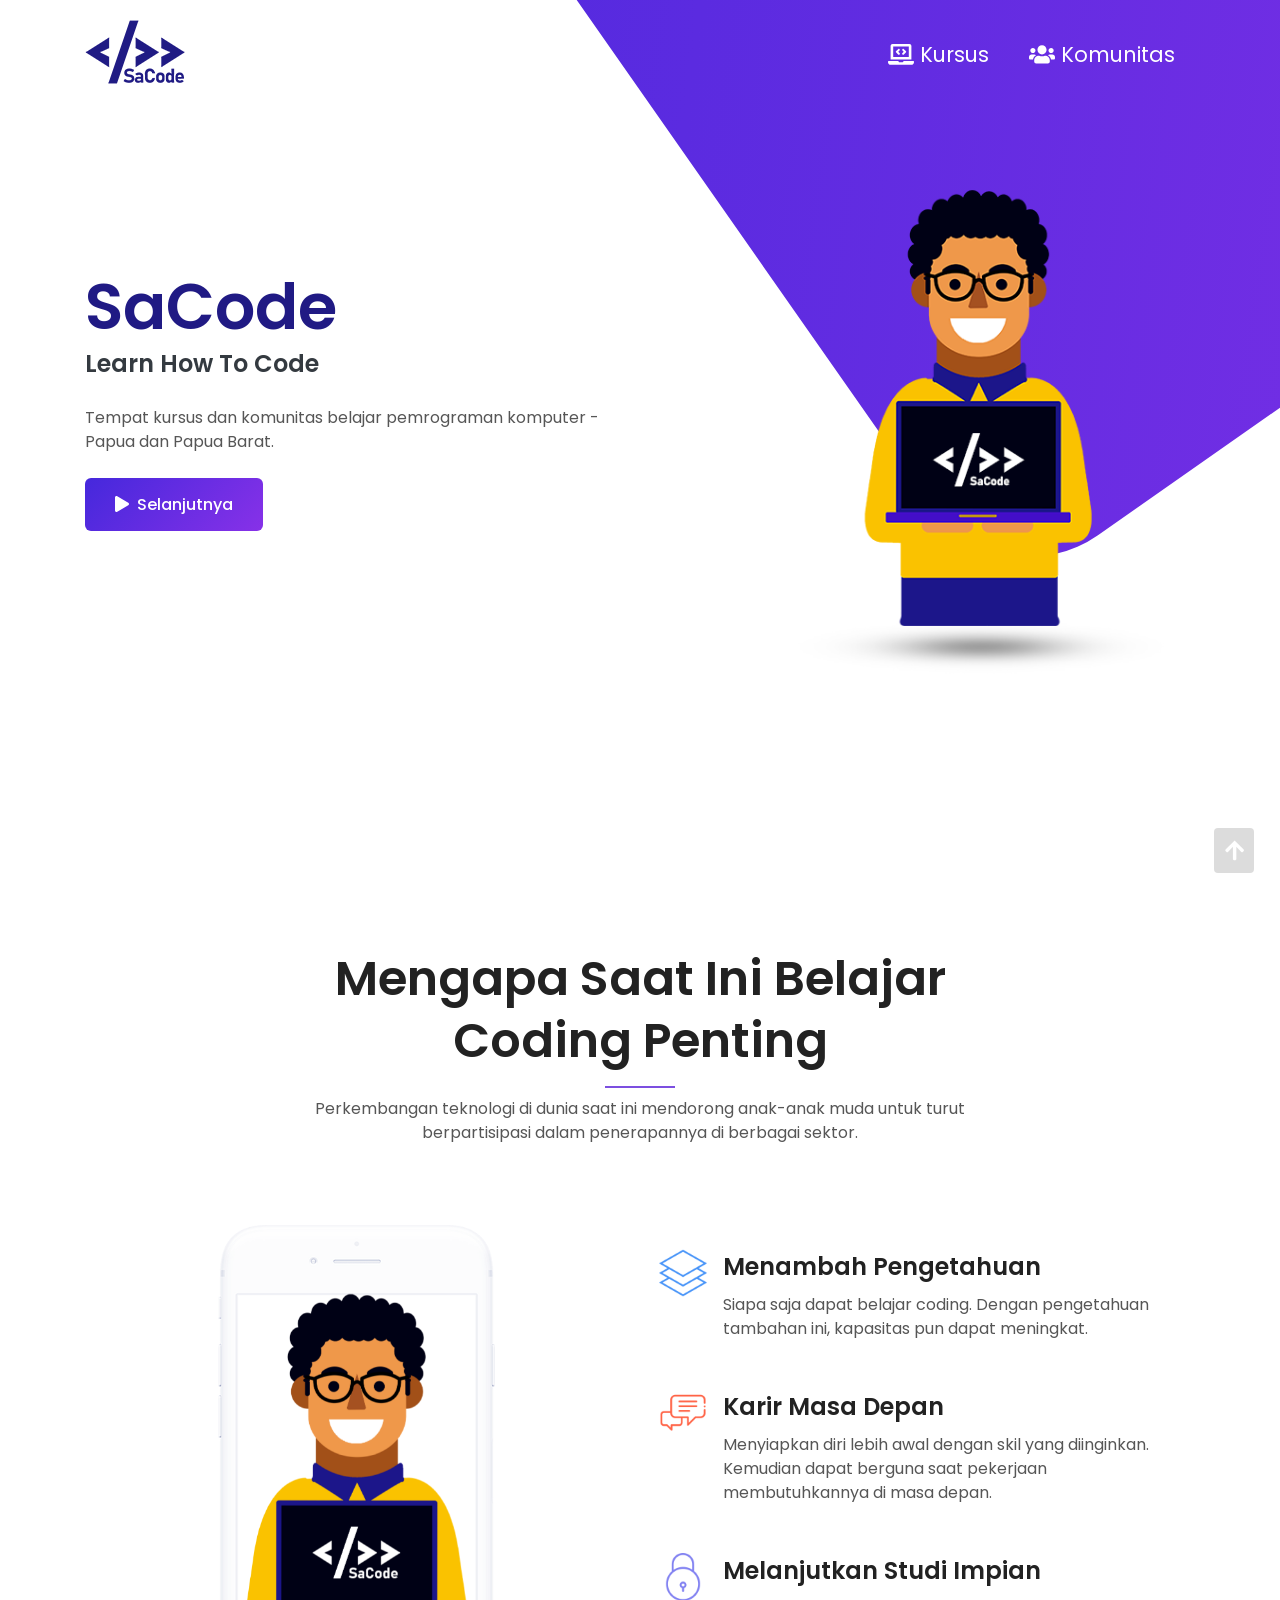
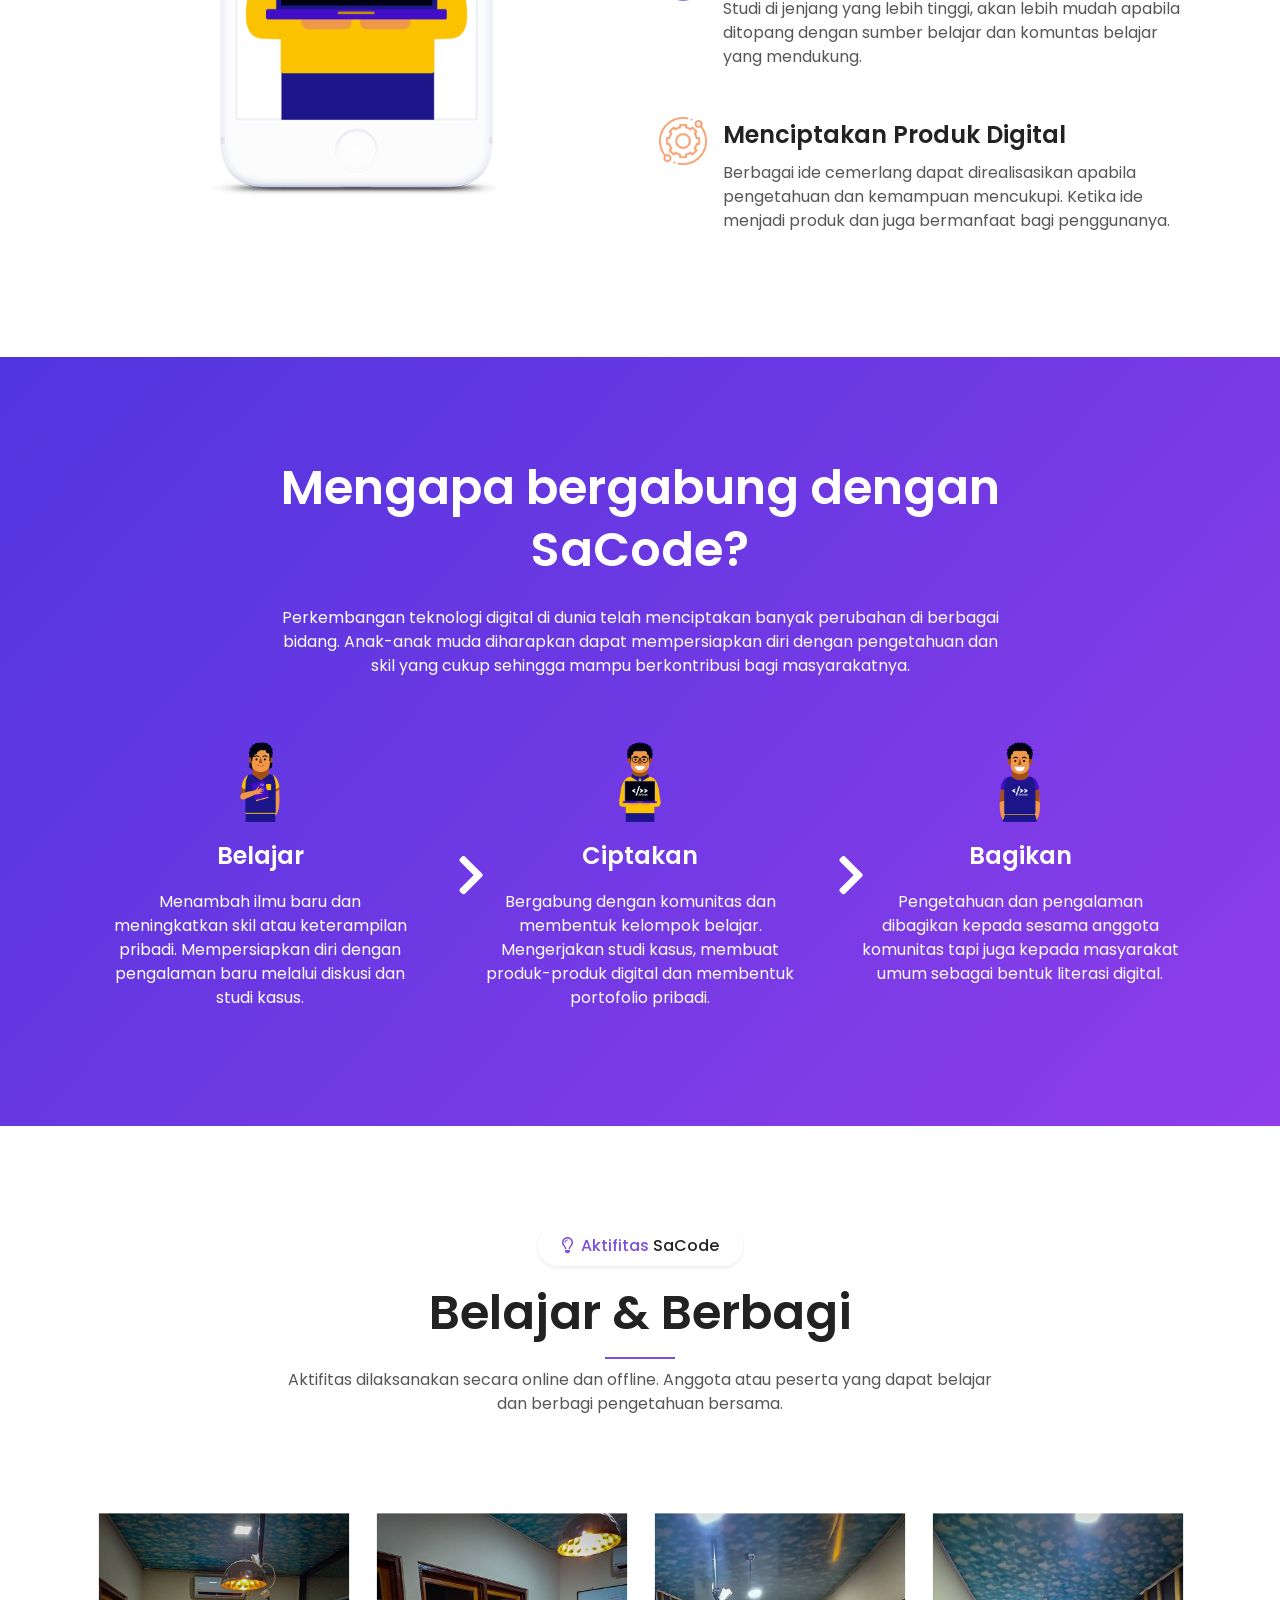
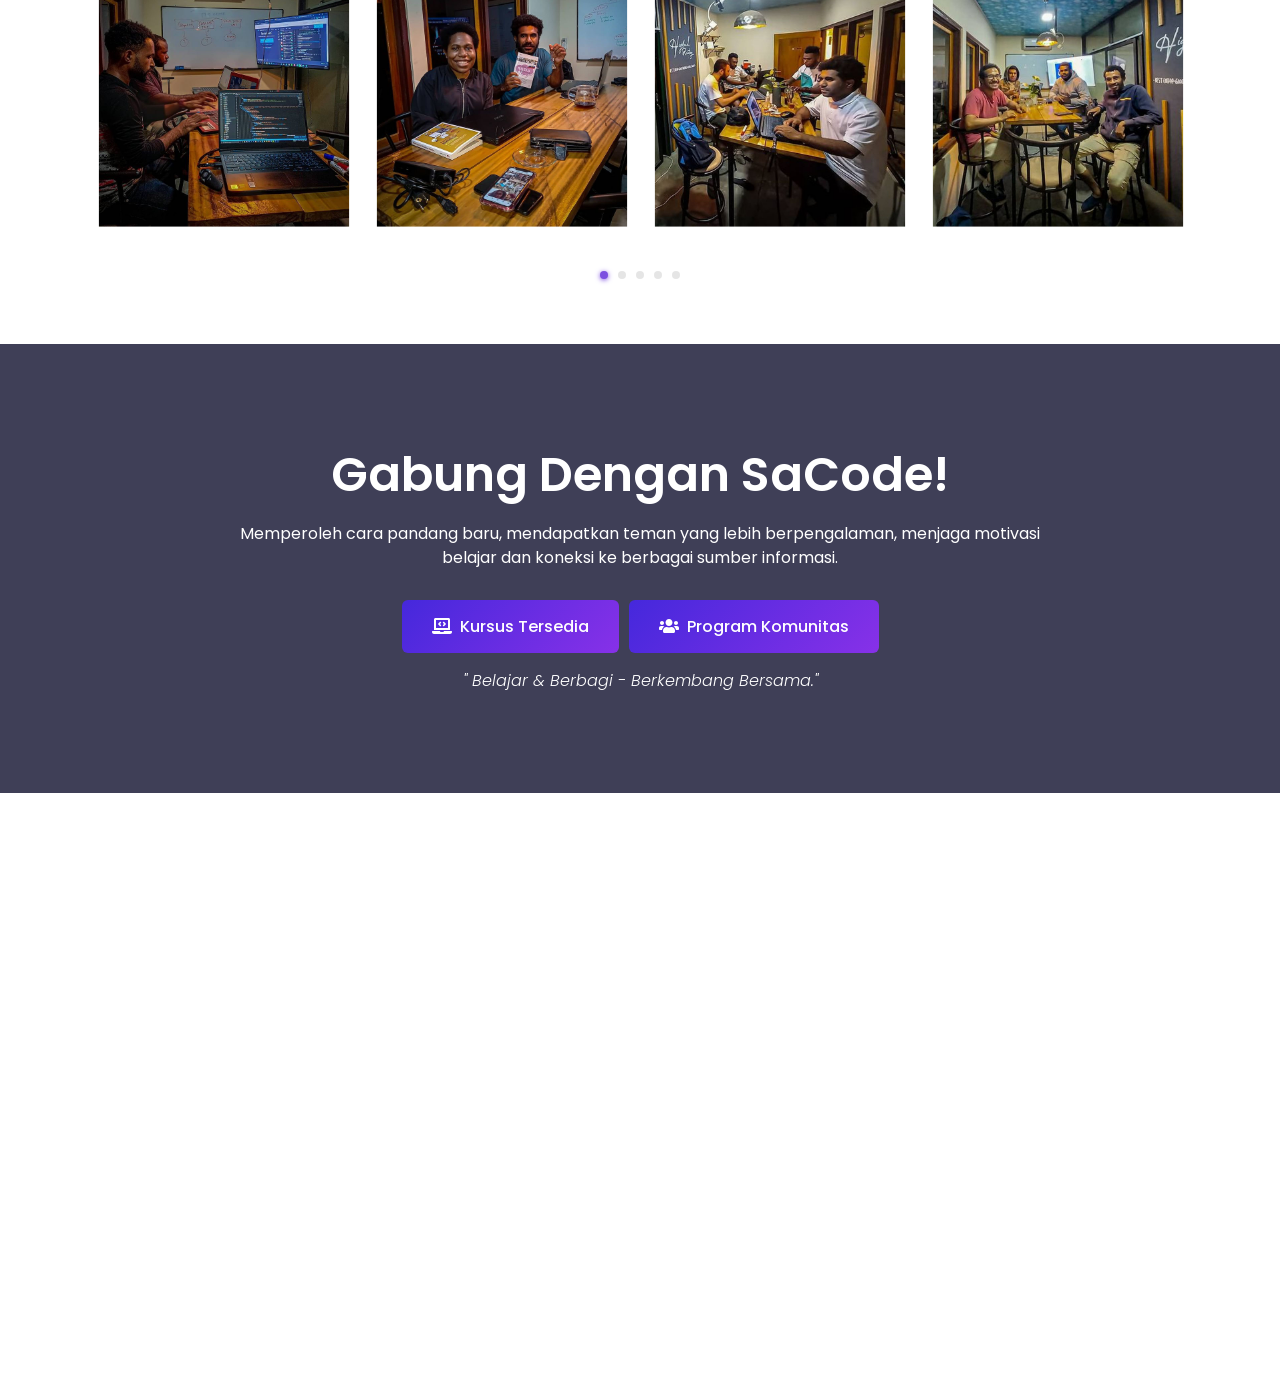
==== index.html @ b1b169da "add all files" ====
<!doctype html>
<html class="no-js" lang="en">

<head>
    <meta charset="UTF-8">
    <meta name="description" content="">
    <meta http-equiv="X-UA-Compatible" content="IE=edge">
    <meta name="viewport" content="width=device-width, initial-scale=1, shrink-to-fit=no">
    <!-- The above 4 meta tags *must* come first in the head; any other head content must come *after* these tags -->

    <!-- Title  -->
    <title>SaCode</title>
    <meta property="og:locale" content="id_ID" />
    <meta property="og:type" content="website" />
    <meta property="og:title" content="SaCode - Learn How To Code" />
    <meta property="og:description" content="Tempat kursus dan komunitas belajar pemrograman komputer -
        Papua dan Papua Barat." />
    <meta property="og:url" content="https://sacode.web.id/" />
    <meta property="og:site_name" content="SaCode - Learn How To Code" />

    <!-- Favicon  -->
    <link rel="icon" href="assets/img/favicon.png">

    <!-- ***** All CSS Files ***** -->

    <!-- Style css -->
    <link rel="stylesheet" href="assets/css/style.css">

</head>

<body class="homepage-4">
    <!--====== Scroll To Top Area Start ======-->
    <div id="scrollUp" title="Scroll To Top">
        <i class="fas fa-arrow-up"></i>
    </div>
    <!--====== Scroll To Top Area End ======-->

    <div class="main">
        <!-- ***** Header Start ***** -->
        <header class="navbar navbar-sticky navbar-expand-lg navbar-dark">
            <div class="container position-relative">
                <a class="navbar-brand" href="/">
                    <img class="navbar-brand-regular" src="assets/img/logo/logo-sacode.png" alt="brand-logo">
                    <img class="navbar-brand-sticky" src="assets/img/logo/logo-sacode.png" alt="sticky brand-logo">
                </a>
                <button class="navbar-toggler d-lg-none" type="button" data-toggle="navbarToggler"
                    aria-label="Toggle navigation">
                    <span class="navbar-toggler-icon"></span>
                </button>

                <div class="navbar-inner">
                    <!--  Mobile Menu Toggler -->
                    <button class="navbar-toggler d-lg-none" type="button" data-toggle="navbarToggler"
                        aria-label="Toggle navigation">
                        <span class="navbar-toggler-icon"></span>
                    </button>
                    <nav>
                        <ul class="navbar-nav" id="navbar-nav">
                            <li class="nav-item">
                                <a class="nav-link" href="kursus"> <i class="fas fa-laptop-code"></i>
                                    Kursus</a>
                            </li>
                            <li class="nav-item">
                                <a class="nav-link" href="komunitas"> <i class="fas fa-users"></i> Komunitas</a>
                            </li>

                        </ul>
                    </nav>
                </div>
            </div>
        </header>
        <!-- ***** Header End ***** -->

        <!-- ***** Welcome Area Start ***** -->
        <section id="home" class="section welcome-area bg-inherit h-100vh overflow-hidden">
            <div class="shapes-container">
                <div class="bg-shape"></div>
            </div>
            <div class="container h-100">
                <div class="row align-items-center h-100">
                    <!-- Welcome Intro Start -->
                    <div class="col-12 col-md-7">
                        <div class="welcome-intro">
                            <h1 style="color:#201a84">SaCode</h1>
                            <h3 class="text-dark text-capitalize">Learn How To Code</h3>
                            <p class="my-4">Tempat kursus dan komunitas belajar pemrograman komputer - <br>Papua dan
                                Papua
                                Barat.
                            </p>
                            <a href="#mengapa-penting" class="btn scroll"> <i class="fas fa-play mr-1"></i>
                                Selanjutnya</a>
                        </div>
                    </div>
                    <div class="col-12 col-md-5">
                        <!-- Welcome Thumb -->
                        <div class="welcome-thumb" data-aos="fade-down" data-aos-delay="500" data-aos-duration="1000">
                            <img src="assets/img/welcome/jhon-sacode-avatar.png" alt="">
                        </div>
                    </div>
                </div>
            </div>
        </section>
        <!-- ***** Welcome Area End ***** -->




        <!-- ***** Features Area Start ***** -->
        <section id="mengapa-penting" class="section features-area overflow-hidden mt-5 ptb_100">
            <div class="container">
                <div class="row justify-content-center">
                    <div class="col-12 col-md-10 col-lg-8">
                        <!-- Section Heading -->
                        <div class="section-heading text-center">
                            <h2>Mengapa Saat Ini Belajar Coding Penting</h2>
                            <p class="d-none d-sm-block mt-4">Perkembangan teknologi di
                                dunia saat ini mendorong
                                anak-anak muda untuk turut berpartisipasi dalam
                                penerapannya di berbagai sektor.
                            </p>
                            <p class="d-block d-sm-none mt-4">Perkembangan teknologi di
                                dunia saat ini mendorong
                                anak-anak muda untuk turut berpartisipasi dalam
                                penerapannya di berbagai sektor.</p>
                        </div>
                    </div>
                </div>
                <div class="row">
                    <div class="col-12 col-md-6">
                        <div class="features-slider-wrapper overflow-hidden">
                            <!-- Work Slider -->
                            <ul class="features-slider owl-carousel">
                                <li class="slide-item">
                                    <img src="assets/img/screenshots/sacode-avatar-man-leptop.png" alt="">
                                </li>
                                <li class="slide-item">
                                    <img src="assets/img/screenshots/sacode-avatar-woman.png" alt="">
                                </li>
                                <li class="slide-item">
                                    <img src="assets/img/screenshots/sacode-avatar-man.png" alt="">
                                </li>
                            </ul>
                        </div>
                    </div>
                    <div class="col-12 col-md-6 pt-4 pt-md-0">
                        <ul class="features-item">
                            <li>
                                <!-- Image Box -->
                                <div class="image-box media icon-1 px-1 py-3 py-md-4 wow fadeInRight"
                                    data-aos-duration="2s" data-wow-delay="0.2s">
                                    <!-- Featured Image -->
                                    <div class="featured-img mr-3">
                                        <img class="avatar-sm" src="assets/img/icon/featured-img/layers.png" alt="">
                                    </div>
                                    <!-- Icon Text -->
                                    <div class="icon-text media-body align-self-center align-self-md-start">
                                        <h3 class="mb-2">Menambah Pengetahuan</h3>
                                        <p>Siapa saja dapat belajar coding. Dengan
                                            pengetahuan tambahan ini, kapasitas
                                            pun dapat meningkat.</p>
                                    </div>
                                </div>
                            </li>
                            <li>
                                <!-- Image Box -->
                                <div class="image-box media icon-2 px-1 py-3 py-md-4 wow fadeInRight"
                                    data-aos-duration="2s" data-wow-delay="0.4s">
                                    <!-- Featured Image -->
                                    <div class="featured-img mr-3">
                                        <img class="avatar-sm" src="assets/img/icon/featured-img/speak.png" alt="">
                                    </div>
                                    <!-- Icon Text -->
                                    <div class="icon-text media-body align-self-center align-self-md-start">
                                        <h3 class="mb-2">Karir Masa Depan</h3>
                                        <p>Menyiapkan diri lebih awal dengan skil yang
                                            diinginkan. Kemudian dapat
                                            berguna saat pekerjaan membutuhkannya di
                                            masa depan.</p>
                                    </div>
                                </div>
                            </li>
                            <li>
                                <!-- Image Box -->
                                <div class="image-box media icon-3 px-1 py-3 py-md-4 wow fadeInRight"
                                    data-aos-duration="2s" data-wow-delay="0.6s">
                                    <!-- Featured Image -->
                                    <div class="featured-img mr-3">
                                        <img class="avatar-sm" src="assets/img/icon/featured-img/lock.png" alt="">
                                    </div>
                                    <!-- Icon Text -->
                                    <div class="icon-text media-body align-self-center align-self-md-start">
                                        <h3 class="mb-2">Melanjutkan Studi Impian</h3>
                                        <p>Studi di jenjang yang lebih tinggi, akan
                                            lebih mudah apabila ditopang dengan
                                            sumber belajar dan komuntas belajar yang
                                            mendukung.</p>
                                    </div>
                                </div>
                            </li>
                            <li>
                                <!-- Image Box -->
                                <div class="image-box media icon-4 px-1 py-3 py-md-4 wow fadeInRight"
                                    data-aos-duration="2s" data-wow-delay="0.8s">
                                    <!-- Featured Image -->
                                    <div class="featured-img mr-3">
                                        <img class="avatar-sm" src="assets/img/icon/featured-img/support.png" alt="">
                                    </div>
                                    <!-- Icon Text -->
                                    <div class="icon-text media-body align-self-center align-self-md-start">
                                        <h3 class="mb-2">Menciptakan Produk Digital</h3>
                                        <p>Berbagai ide cemerlang dapat direalisasikan
                                            apabila pengetahuan dan kemampuan
                                            mencukupi. Ketika ide menjadi produk dan
                                            juga bermanfaat bagi penggunanya.
                                        </p>
                                    </div>
                                </div>
                            </li>
                        </ul>
                    </div>
                </div>
            </div>
        </section>
        <!-- ***** Features Area End ***** -->

        <!-- ***** Work Area Start ***** -->
        <section class="section work-area bg-overlay overflow-hidden ptb_100">
            <div class="container">
                <div class="row justify-content-center">
                    <div class="col-12 col-md-10 col-lg-8">
                        <!-- Work Content -->
                        <div class="work-content text-center">
                            <h2 class="text-white">Mengapa bergabung dengan SaCode?</h2>
                            <p class="d-none d-sm-block text-white my-3 mt-sm-4 mb-sm-5">
                                Perkembangan teknologi digital di dunia telah menciptakan banyak perubahan di berbagai
                                bidang. Anak-anak muda diharapkan dapat mempersiapkan diri dengan pengetahuan dan skil
                                yang cukup sehingga mampu
                                berkontribusi bagi masyarakatnya.</p>
                            <p class="d-block d-sm-none text-white my-3">Perkembangan teknologi digital di dunia telah
                                menciptakan banyak perubahan di berbagai
                                bidang. Anak-anak muda diharapkan dapat mempersiapkan diri dengan pengetahuan dan skil
                                yang cukup sehingga mampu
                                berkontribusi bagi masyarakatnya.
                            </p>
                        </div>
                    </div>
                </div>
                <div class="row">
                    <div class="col-12 col-md-4">
                        <!-- Single Work -->
                        <div class="single-work text-center p-3">
                            <!-- Work Icon -->
                            <div class="work-icon">
                                <img class="avatar-lg" src="assets/img/screenshots/sacode-avatar-woman-200.png" alt="">
                            </div>
                            <h3 class="text-white py-3">Belajar</h3>
                            <p class="text-white">
                                Menambah ilmu baru dan meningkatkan skil atau keterampilan pribadi. Mempersiapkan diri
                                dengan
                                pengalaman baru melalui diskusi dan studi kasus.</p>
                        </div>
                    </div>
                    <div class="col-12 col-md-4">
                        <!-- Single Work -->
                        <div class="single-work text-center p-3">
                            <!-- Work Icon -->
                            <div class="work-icon">
                                <img class="avatar-lg" src="assets/img/screenshots/sacode-avatar-man-laptop-200.png"
                                    alt="">
                            </div>
                            <h3 class="text-white py-3">Ciptakan</h3>
                            <p class="text-white">
                                Bergabung dengan komunitas dan membentuk kelompok belajar. Mengerjakan studi kasus,
                                membuat produk-produk digital dan membentuk portofolio pribadi.</p>
                        </div>
                    </div>
                    <div class="col-12 col-md-4">
                        <!-- Single Work -->
                        <div class="single-work text-center p-3">
                            <!-- Work Icon -->
                            <div class="work-icon">
                                <img class="avatar-lg" src="assets/img/screenshots/sacode-avatar-man-200.png" alt=""
                                    height="100%">
                            </div>
                            <h3 class="text-white py-3">Bagikan</h3>
                            <p class="text-white">
                                Pengetahuan dan pengalaman dibagikan kepada sesama anggota komunitas tapi juga kepada
                                masyarakat umum sebagai bentuk literasi digital.</p>
                        </div>
                    </div>
                </div>
            </div>
        </section>
        <!-- ***** Work Area End ***** -->


        <!-- ***** Screenshots Area Start ***** -->
        <section id="screenshots" class="section screenshots-area ptb_100">
            <div class="container">
                <div class="row justify-content-center">
                    <div class="col-12 col-md-10 col-lg-8">
                        <!-- Section Heading -->
                        <div class="section-heading text-center">
                            <span class="d-inline-block rounded-pill shadow-sm fw-5 px-4 py-2 mb-3">
                                <i class="far fa-lightbulb text-primary mr-1"></i>
                                <span class="text-primary">Aktifitas</span>
                                SaCode
                            </span>
                            <h2 class="text-capitalize">Belajar &amp; Berbagi</h2>
                            <p class="d-none d-sm-block mt-4">Aktifitas dilaksanakan secara online dan offline. Anggota
                                atau peserta yang dapat belajar dan berbagi pengetahuan bersama.
                            </p>
                            <p class="d-block d-sm-none mt-4">Aktifitas dilaksanakan secara online dan offline. Anggota
                                atau peserta yang dapat belajar dan berbagi pengetahuan bersama.</p>
                        </div>
                    </div>
                </div>
                <div class="row">
                    <div class="col-12">
                        <!-- App Screenshot Slider Area -->
                        <div class="app-screenshots">
                            <!-- Single Screenshot Item -->
                            <div class="single-screenshot">
                                <img src="assets/img/screenshots/sacode-pic-1.jpg" alt="">
                            </div>
                            <!-- Single Screenshot Item -->
                            <div class="single-screenshot">
                                <img src="assets/img/screenshots/sacode-pic-2.jpg" alt="">
                            </div>
                            <!-- Single Screenshot Item -->
                            <div class="single-screenshot">
                                <img src="assets/img/screenshots/sacode-pic-3.jpg" alt="">
                            </div>
                            <!-- Single Screenshot Item -->
                            <div class="single-screenshot">
                                <img src="assets/img/screenshots/sacode-pic-4.jpg" alt="">
                            </div>
                            <!-- Single Screenshot Item -->
                            <div class="single-screenshot">
                                <img src="assets/img/screenshots/sacode-pic-5.jpg" alt="">
                            </div>
                        </div>
                    </div>
                </div>
            </div>
        </section>
        <!-- ***** Screenshots Area End ***** -->

        <!-- ***** Download Area Start ***** -->
        <section class="section download-area overlay-dark ptb_100">
            <div class="container">
                <div class="row justify-content-center">
                    <div class="col-12 col-md-10 col-lg-9">
                        <!-- Download Text -->
                        <div class="download-text text-center">
                            <h2 class="text-white">Gabung Dengan SaCode!</h2>
                            <p class="text-white my-3 d-none d-sm-block">Memperoleh cara pandang baru, mendapatkan teman
                                yang lebih berpengalaman, menjaga motivasi belajar dan koneksi ke berbagai sumber
                                informasi.</p>
                            <p class="text-white my-3 d-block d-sm-none">Memperoleh cara pandang baru, mendapatkan teman
                                yang lebih berpengalaman, menjaga motivasi belajar dan koneksi ke berbagai sumber
                                informasi.</p>
                            <!-- Store Buttons -->
                            <div class="button-group store-buttons d-flex justify-content-center">
                                <a href="kursus" class="btn btn-lg btn-primary">
                                    <i class="fas fa-laptop-code mr-1"></i> Kursus Tersedia
                                </a>
                                <a href="komunitas" class="btn btn-lg btn-primary">
                                    <i class="fas fa-users mr-1"></i> Program Komunitas
                                </a>
                            </div>
                            <span class="d-inline-block text-white fw-3 font-italic mt-3">" Belajar & Berbagi -
                                Berkembang Bersama."</span>
                        </div>
                    </div>
                </div>
            </div>
        </section>
        <!-- ***** Download Area End ***** -->


        <!--====== Height Emulator Area Start ======-->
        <div class="height-emulator d-none d-lg-block"></div>
        <!--====== Height Emulator Area End ======-->

        <!--====== Footer Area Start ======-->
        <footer class="footer-area footer-fixed">
            <!-- Footer Top -->
            <div class="footer-top ptb_100">
                <div class="container">
                    <div class="row">
                        <div class="col-12 col-sm-6 col-lg-3">
                            <!-- Footer Items -->
                            <div class="footer-items">
                                <!-- Courses Description -->
                                <h3>Paket Kursus</h3>
                                <p class="mt-2 mb-3">Membekali diri dengan pengetahuan dasar.</p>
                                <p class="mt-2 mb-3">Mengetahui cara belajar dan informasi tentang sumber-sumber
                                    belajar.</p>
                                <hr>
                                <a href="404" class="btn"><i class="fas fa-laptop-code mr-1"></i>
                                    Selengkapnya</a>
                            </div>
                        </div>
                        <div class="col-12 col-sm-6 col-lg-3">
                            <!-- Footer Items -->
                            <div class="footer-items">

                                <!-- Footer Title -->
                                <ul>
                                    <li class="py-2">
                                        <a href="#">
                                            <img src="assets/img/courses/01.png" alt="" class="img img-thumbnail">
                                        </a>
                                    </li>
                                </ul>
                            </div>
                        </div>
                        <div class="col-12 col-sm-6 col-lg-3">
                            <!-- Footer Items -->
                            <div class="footer-items">
                                <!-- Footer Title -->
                                <ul>
                                    <a href="#">
                                        <img src="assets/img/courses/02.png" alt="" class="img img-thumbnail">
                                    </a>
                                </ul>
                            </div>
                        </div>
                        <div class="col-12 col-sm-6 col-lg-3">
                            <!-- Footer Items -->
                            <div class="footer-items">
                                <!-- Footer Title -->
                                <ul>
                                    <a href="#">
                                        <img src="assets/img/courses/03.png" alt="" class="img img-thumbnail">
                                    </a>
                                </ul>
                            </div>
                        </div>
                    </div>
                </div>
            </div>
            <!-- Footer Bottom -->
            <div class="footer-bottom">
                <div class="container">
                    <div class="row">
                        <div class="col-12">
                            <!-- Copyright Area -->
                            <div
                                class="copyright-area d-flex flex-wrap justify-content-center justify-content-sm-between text-center py-4">
                                <!-- Copyright Left -->
                                <div class="copyright-left">
                                    <!-- Social Media -->
                                    <a href="https://instagram.com/sacode.papua" target="_blank" class="mr-2">
                                        <i class="fab fa-instagram"></i> Instagram
                                    </a>
                                    <a href="https://linkedin.com/" target="_blank" class="mr-2">
                                        <i class="fab fa-linkedin"></i> Linkedin
                                    </a>
                                    <a href="https://fb.me/sacode-papua" target="_blank" class="mr-2">
                                        <i class="fab fa-facebook"></i> Facebook
                                    </a>
                                    <a href="https://www.youtube.com/channel/UCXo-R3CHFiX8UTgnKbqu3ag" target="_blank"
                                        class="">
                                        <i class="fab fa-youtube"></i> Youtube
                                    </a>
                                </div>
                                <!-- Copyright Right -->
                                <div class="copyright-right">&copy; Copyrights 2021 <b>SaCode</b> All rights reserved.
                                </div>
                            </div>
                        </div>
                    </div>
                </div>
        </footer>
        <!--====== Footer Area End ======-->
    </div>


    <!-- ***** All jQuery Plugins ***** -->

    <!-- jQuery(necessary for all JavaScript plugins) -->
    <script src="assets/js/jquery/jquery.min.js"></script>

    <!-- Bootstrap js -->
    <script src="assets/js/bootstrap/popper.min.js"></script>
    <script src="assets/js/bootstrap/bootstrap.min.js"></script>

    <!-- Plugins js -->
    <script src="assets/js/plugins/plugins.min.js"></script>

    <!-- Active js -->
    <script src="assets/js/active.js"></script>
</body>

</html>
---- assets/css/style.css ----
/* ************************************************************
:: Template Name: sApp - App Landing Page Template
:: Template URI: https://theme-land.com/sapp/
:: Template Author Name: theme_land
:: Template Author URI: hridoy1272@gmail.com
:: Version: 1.0.0
:: Created: 31 January 2020
:: Updated: 14 October 2020
************************************************************ 
*
*
******* :: INDEX OF CSS :: *******
:: 1.0 WEB FONTS
:: 2.0 IMPORT ALL CSS
:: 3.0 GLOBAL CSS
:: 4.0 COMMON CSS
:: 5.0 PRELOADER CSS
:: 6.0 SCROLL TO TOP AREA CSS
:: 7.0 HEADER AREA CSS
:: 8.0 WELCOME AREA CSS
    :: 8.1 WELCOME AREA HOMEPAGE-3 CSS
    :: 8.2 WELCOME AREA HOMEPAGE-4 CSS
    :: 8.3 WELCOME AREA HOMEPAGE-6 CSS
:: 9.0 COUNTER AREA CSS
:: 10.0 FEATURES AREA CSS
:: 11.0 SERVICE AREA CSS
:: 12.0 DISCOVER AREA CSS
:: 13.0 WORK AREA CSS
:: 14.0 SCREENSHOTS AREA CSS
:: 15.0 REVIEWS AREA CSS
:: 16.0 TESTIMONIAL AREA CSS
:: 17.0 PRICE PLAN AREA CSS
:: 18.0 FAQ AREA CSS
:: 19.0 TEAM AREA CSS
:: 20.0 SUBSCRIBE AREA CSS
:: 21.0 BLOG AREA CSS
:: 22.0 BREADCRUMB AREA CSS
:: 23.0 BLOG PAGE AREA CSS
:: 24.0 BLOG PAGE DETAILS AREA CSS
:: 25.0 CONTACT AREA CSS
:: 26.0 FOOTER AREA CSS
:: 27.0 ERROR AREA CSS
:: 28.0 COMING SOON AREA CSS
:: 29.0 PREVIEW AREA CSS
****************************** */
/* ******************************
:: 1.0 WEB FONTS
****************************** */
@import url("https://fonts.googleapis.com/css?family=Poppins:300,400,500,600,700&display=swap");
/* ******************************
:: 2.0 IMPORT ALL CSS
****************************** */
@import url(vendor/bootstrap.min.css);
@import url(all.min.css);
@import url(fonts/flaticon.css);
@import url(vendor/animate.min.css);
@import url(vendor/aos.css);
@import url(vendor/owl.carousel.min.css);
@import url(vendor/slick.css);
@import url(vendor/jquery.fancybox.min.css);
/* ******************************
:: 3.0 GLOBAL CSS
****************************** */
:root {
  --primary-font: 'Poppins', sans-serif;
  --h1-size: 4rem;
  --h1-weight: 600;
  --h2-size: 3rem;
  --h2-weight: 600;
  --h3-size: 1.5rem;
  --h3-weight: 600;
  --h4-size: 1.3rem;
  --h4-weight: 600;
  --h5-size: 1.2rem;
  --h5-weight: 600;
  --h6-size: 1rem;
  --h6-weight: 600;
  --p-size: 1rem;
  --p-weight: 400;
  --nav-item-color: #444;
  --nav-hover-color: #2c2e30;
  --nav-toggler-color: #7e8085;
  --primary-color: #565656;
  --primary-color-2: #7c4fe0;
  --secondary-color: #666;
  --secondary-color-2: #777;
  --social-color-1: #3b5999;
  --social-color-2: #55acee;
  --social-color-3: #dd4b39;
  --social-color-4: #00b489;
  --white-color: #ffffff;
  --primary-t-color: #222;
  --primary-p-color: #565656;
  --primary-l-color: rgba(0, 0, 0, 0.12);
  --secondary-l-color: rgba(45, 49, 54, 0.09);
  --valid-color: #28a745;
  --invalid-color: #ffa200;
  --primary-bg-color: #f6f9fe;
  --primary-bg-color-2: linear-gradient(-47deg, #8731E8 0%, #4528DC 100%);
  --primary-bg-color-3: #ffffff;
  --primary-bg-color-4: rgba(16, 16, 45, 1);
  --nav-bg-color: #d3d3d3;
}

* {
  margin: 0;
  padding: 0;
}

body {
  font-family: var(--primary-font);
  font-size: 1rem;
  line-height: 1.5;
  font-weight: 400;
  color: var(--primary-color);
}

@media (max-width: 991px) {
  .canvas-open {
    overflow: hidden;
  }
  .canvas-open .main:before {
    width: 100%;
    opacity: .95;
    visibility: visible;
  }
}

.main {
  background: var(--primary-bg-color-3);
}

section,
.section {
  position: relative;
}

.container {
  width: 100%;
  margin: 0 auto;
}

h1,
h2,
h3,
h4,
h5,
h6 {
  color: var(--primary-t-color);
  margin-bottom: 0;
}

h1 {
  font-size: var(--h1-size);
  font-weight: var(--h1-weight);
  line-height: 1.2;
}

h2 {
  font-size: var(--h2-size);
  font-weight: var(--h2-weight);
  line-height: 1.3;
}

h3 {
  font-size: var(--h3-size);
  font-weight: var(--h3-weight);
  line-height: 1.5;
}

h4 {
  font-size: var(--h4-size);
  font-weight: var(--h4-weight);
  line-height: 1.3;
}

h5 {
  font-size: var(--h5-size);
  font-weight: var(--h5-weight);
}

h6 {
  font-size: var(--h6-size);
  font-weight: var(--h6-weight);
}

p {
  font-size: var(--p-size);
  font-weight: var(--p-weight);
  line-height: 1.5;
  color: var(--primary-p-color);
  margin-bottom: 0;
}

a {
  color: var(--nav-item-color);
  text-decoration: none;
  outline: none;
  -webkit-box-shadow: none;
          box-shadow: none;
  -webkit-transition: all 0.3s ease 0s;
  transition: all 0.3s ease 0s;
}

a:hover, a:focus {
  color: var(--primary-color-2);
  text-decoration: none;
  outline: none;
  -webkit-box-shadow: none;
          box-shadow: none;
}

.text-body > a {
  text-decoration: underline;
  color: #212529;
}

ol, ul {
  margin: 0;
  padding: 0;
}

ol li, ul li {
  list-style: none;
}

img {
  height: auto;
  max-width: 100%;
}

/* ******************************
:: 4.0 COMMON CSS
****************************** */
.fw-3 {
  font-weight: 300;
}

.fw-4 {
  font-weight: 400;
}

.fw-5 {
  font-weight: 500;
}

.fw-6 {
  font-weight: 600;
}

.fw-7 {
  font-weight: 700;
}

.op-5 {
  opacity: 0.5;
}

.avatar-sm {
  height: 3rem;
  width: 3rem;
}

.avatar-md {
  height: 4rem;
  width: 4rem;
}

.avatar-lg {
  height: 5rem;
  width: 5rem;
}

@media (max-width: 575px) {
  .avatar-lg {
    height: 4rem;
    width: 4rem;
  }
}

.text-underlined {
  text-decoration: underline;
}

.text-underlined:hover, .text-underlined:focus {
  text-decoration: underline;
}

.text-primary {
  color: var(--primary-color-2) !important;
}

.text-secondary {
  color: var(--secondary-color) !important;
}

.featured-icon > span::before {
  font-size: 4.25rem;
  line-height: 1;
  color: var(--secondary-color-2);
  margin: 0;
}

.radius-100 {
  border-radius: 100px !important;
}

.h-100vh {
  height: 100vh;
}

.owl-carousel .owl-item img {
  width: auto;
}

.owl-prev:focus,
.owl-next:focus {
  outline: none;
}

.form-control {
  font-size: 15px;
  height: 60px;
  border: none;
  outline: none;
  padding-left: 20px;
  border-radius: 8px;
  -webkit-box-shadow: 0 1px 5px rgba(0, 0, 0, 0.1);
          box-shadow: 0 1px 5px rgba(0, 0, 0, 0.1);
}

.form-control:focus {
  border: none;
  outline: none;
  -webkit-box-shadow: 0 5px 10px rgba(0, 0, 0, 0.1);
          box-shadow: 0 5px 10px rgba(0, 0, 0, 0.1);
}

/*SECTION HEADING*/
.section-heading {
  margin-bottom: 80px;
}

@media (max-width: 991px) {
  .section-heading {
    margin-bottom: 50px;
  }
}

.section-heading > span {
  color: var(--primary-t-color);
}

.section-heading > h2 {
  position: relative;
}

@media (max-width: 575px) {
  .section-heading > h2 {
    line-height: 1.5;
  }
}

.section-heading > h2::after {
  position: absolute;
  content: '';
  height: 2px;
  width: 70px;
  background-color: var(--primary-color-2);
  bottom: -15px;
  left: 50%;
  -webkit-transform: translateX(-50%);
          transform: translateX(-50%);
}

.homepage-5 .features-area .section-heading > h2::after,
.contact-page .contact-area .section-heading > h2::after {
  left: 0;
  -webkit-transform: inherit;
          transform: inherit;
}

/*SECTION PADDING*/
.pt_0 {
  padding-top: 0;
}

.ptb_50 {
  padding: 50px 0;
}

.ptb_100 {
  padding: 100px 0;
}

@media only screen and (min-width: 768px) and (max-width: 991px) {
  .ptb_100 {
    padding: 70px 0;
  }
}

@media (max-width: 767px) {
  .ptb_100 {
    padding: 50px 0;
  }
}

.ptb_150 {
  padding: 150px 0;
}

@media only screen and (min-width: 768px) and (max-width: 991px) {
  .ptb_150 {
    padding: 100px 0;
  }
}

@media (max-width: 767px) {
  .ptb_150 {
    padding: 50px 0;
  }
}

.ptb_180 {
  padding: 180px 0;
}

@media only screen and (min-width: 768px) and (max-width: 991px) {
  .ptb_180 {
    padding: 130px 0;
  }
}

@media (max-width: 767px) {
  .ptb_180 {
    padding: 130px 0;
  }
}

@media (max-width: 575px) {
  .ptb_180 {
    padding: 80px 0;
  }
}

/*BUTTONS*/
.btn {
  font-size: 1rem;
  font-weight: 500;
  color: var(--white-color);
  line-height: 1;
  text-align: center;
  padding: 18px 30px;
  border: 0 none;
  border-radius: 6px;
  outline: 0 none;
  position: relative;
  z-index: 1;
}

.btn:hover, .btn:focus, .btn:active {
  color: var(--white-color);
  -webkit-box-shadow: 0 10px 25px rgba(0, 0, 0, 0.1);
          box-shadow: 0 10px 25px rgba(0, 0, 0, 0.1);
}

.btn.sApp-btn {
  background: transparent none repeat scroll 0 0;
  color: var(--nav-item-color);
  border-radius: 100px;
  letter-spacing: 1px;
}

.btn.sApp-btn:hover, .btn.sApp-btn:focus {
  color: var(--white-color);
}

.btn.sApp-btn:hover:after, .btn.sApp-btn:focus:after {
  opacity: 0;
}

.btn.sApp-btn:before {
  position: absolute;
  content: "";
  height: calc(100% + 4px);
  width: calc(100% + 4px);
  top: -2px;
  left: -2px;
  border-radius: 100px;
  -webkit-transition: all 0.3s ease 0s;
  transition: all 0.3s ease 0s;
  z-index: -2;
}

.btn.sApp-btn:after {
  position: absolute;
  content: "";
  height: 100%;
  width: 100%;
  top: 0;
  left: 0;
  border-radius: 100px;
  background: var(--white-color) none repeat scroll 0 0;
  -webkit-transition: all 0.3s ease 0s;
  transition: all 0.3s ease 0s;
  z-index: -1;
}

.btn-success {
  background: var(--valid-color) !important;
  border-color: var(--valid-color) !important;
}

.button-group {
  margin-top: 30px;
}

.button-group a {
  margin-right: 10px;
}

@media (max-width: 575px) {
  .button-group a {
    margin-top: 0;
    margin-right: 5px;
  }
}

.button-group a:last-child {
  margin-right: 0;
}

@media (max-width: 575px) {
  .button-group a .btn {
    padding: 12px 20px;
  }
}

.store-buttons a {
  text-align: left;
}

.store-buttons img {
  max-width: 190px;
}

@media (max-width: 991px) {
  .store-buttons img {
    max-width: 180px;
  }
}

@media (max-width: 575px) {
  .store-buttons img {
    max-width: 160px;
  }
}

.store-buttons.store-black img {
  max-width: 170px;
  margin-bottom: 10px;
}

@media (max-width: 991px) {
  .store-buttons.store-black img {
    max-width: 160px;
  }
}

@media (max-width: 575px) {
  .store-buttons.store-black img {
    max-width: 140px;
  }
}

@media (max-width: 991px) {
  .res-margin {
    margin-bottom: 45px;
  }
}

@media (max-width: 767px) {
  .res-margin {
    margin-bottom: 30px;
  }
}

/*BG SHAPE*/
.shapes-container {
  position: absolute;
  top: 0;
  left: 0;
  right: 0;
  bottom: 0;
}

.shape {
  position: relative;
}

.bg-shape {
  position: absolute;
  height: 190%;
  width: 100%;
  display: block;
  border-radius: 120px;
  background: var(--primary-bg-color-2);
  bottom: 0;
  right: 0;
  -webkit-transform: translate(35%, -28%) rotate(-35deg);
          transform: translate(35%, -28%) rotate(-35deg);
  z-index: 0;
}

@media (max-width: 991px) {
  .bg-shape {
    height: 130%;
  }
}

/*SHAPE DIVIDER*/
.shape-bottom {
  position: absolute;
  top: auto;
  bottom: -1px;
  left: 0;
  right: 0;
}

.homepage-5 .shape-bottom svg {
  overflow: hidden;
  width: 100%;
  line-height: 0;
  direction: ltr;
  -webkit-transform: rotate(180deg);
          transform: rotate(180deg);
}

/*BACKGROUND OVERLAY*/
.bg-overlay {
  position: relative;
  z-index: 0;
}

.bg-overlay::after {
  position: absolute;
  content: '';
  height: 100%;
  width: 100%;
  top: 0;
  left: 0;
  background: var(--primary-bg-color-2);
  opacity: 0.94;
  z-index: -1;
}

.overlay-dark {
  position: relative;
  z-index: 0;
}

.overlay-dark::after {
  position: absolute;
  content: '';
  height: 100%;
  width: 100%;
  top: 0;
  left: 0;
  background-color: var(--primary-bg-color-4);
  opacity: 0.80;
  z-index: -1;
}

/*BACKGROUND COLORS*/
.bg-gray {
  background: var(--primary-bg-color);
}

.bg-inherit {
  background: inherit !important;
}

.btn,
.btn:active,
.btn.sApp-btn:before,
.benifits-item:after {
  background: var(--primary-bg-color-2);
}

/*SOCIAL ICONS*/
.social-icons svg {
  display: block;
  height: 100%;
  line-height: 45px;
  margin: 0 auto;
  -webkit-transition: all 0.3s ease 0s;
  transition: all 0.3s ease 0s;
}

.social-icons > a {
  margin: 5px;
  width: 45px;
  height: 45px;
  font-size: 20px;
  color: var(--white-color);
  border-radius: 3px;
  overflow: hidden;
  -webkit-transition: all 0.3s ease 0s;
  transition: all 0.3s ease 0s;
}

.social-icons > a:hover svg:first-child {
  margin-top: -45px;
}

.social-icons > a.facebook {
  background-color: var(--social-color-1) !important;
}

.social-icons > a.twitter {
  background-color: var(--social-color-2) !important;
}

.social-icons > a.google-plus {
  background-color: var(--social-color-3) !important;
}

.social-icons > a.vine {
  background-color: var(--social-color-4) !important;
}

/*BACKGROUND IMAGES*/
.welcome-area {
  background: rgba(0, 0, 0, 0) url("../img/bg/sacode-bg.jpg") no-repeat scroll center center/cover;
}

.homepage-3 .welcome-area {
  background: rgba(0, 0, 0, 0) url("../img/blog/sacode-bg.jpg") no-repeat scroll center center/cover;
}

.homepage-4 .welcome-area {
  background: rgba(0, 0, 0, 0) url("../img/blog/sacode-bg.jpg") no-repeat scroll center center/cover;
}

.homepage-5 .welcome-area {
  background: rgba(0, 0, 0, 0) url("../img/blog/sacode-bg.jpg") no-repeat scroll center center/cover;
}

.homepage-6 .welcome-area {
  background: rgba(0, 0, 0, 0) url("../img/blog/sacode-bg.jpg") no-repeat scroll center center/cover;
}

.accounts .welcome-area {
  background: rgba(0, 0, 0, 0) url("../img/bg/accounts.jpg") no-repeat scroll center center/cover;
  height: 100vh;
}

.features-slider-wrapper {
  background: rgba(0, 0, 0, 0) url("../img/mobile-slider.png") no-repeat scroll top center/cover;
}

.statistic-area {
  background: rgba(0, 0, 0, 0) url("../img/bg/pattern-bg.png") repeat scroll center center/cover;
}

.download-area {
  background: rgba(0, 0, 0, 0) url("../img/bg/download-bg.jpg") no-repeat fixed center center/cover;
}

.subscribe-area {
  background: rgba(0, 0, 0, 0) url("../img/bg/map.png") no-repeat scroll center center/cover;
}

.breadcrumb-area {
  background: rgba(0, 0, 0, 0) url("../img/bg/download-bg.jpg") no-repeat scroll center center/cover;
}

.blog .breadcrumb-area {
  background: rgba(0, 0, 0, 0) url("../img/blog/blog-5.jpg") no-repeat scroll center center/cover;
}

.inner-area {
  background: rgba(0, 0, 0, 0) url("../img/bg/sacode-bg.jpg") no-repeat scroll center center/cover;
}

.download-page .welcome-area {
  background: rgba(0, 0, 0, 0) url("../img/bg/download.jpg") no-repeat scroll center center/cover;
}

.inner .welcome-area {
  background: rgba(0, 0, 0, 0) url("../img/bg/sacode-bg.jpg") no-repeat scroll center center/cover;
  height: 100vh;
}

.preview .welcome-area {
  background: rgba(0, 0, 0, 0) url("../img/preview/preview-mockup.png") no-repeat fixed center center/cover;
}

/* ******************************
:: 5.0 PRELOADER AREA CSS
****************************** */
.preloader-main {
  position: fixed;
  height: 100%;
  width: 100%;
  top: 0;
  left: 0;
  bottom: 0;
  right: 0;
  z-index: 99999;
}

.preloader-main .preloader-wapper {
  height: 100vh;
  display: -webkit-box;
  display: -ms-flexbox;
  display: flex;
  -webkit-box-pack: center;
      -ms-flex-pack: center;
          justify-content: center;
  -webkit-box-align: center;
      -ms-flex-align: center;
          align-items: center;
}

.preloader-main .loader-section {
  position: fixed;
  top: 0;
  height: 100%;
  width: calc(50% + 1px);
  background-color: var(--primary-bg-color-3);
}

.preloader-main .loader-section.section-left {
  left: 0;
}

.preloader-main .loader-section.section-right {
  right: 0;
}

.preloader-main .preloader {
  position: relative;
  display: block;
  height: 80px;
  width: 170px;
  top: -40px;
  z-index: 99;
}

.preloader-main .loaded .section-right {
  -webkit-transform: translateX(101%);
          transform: translateX(101%);
  -webkit-transition: 0.7s 0.3s all cubic-bezier(0.1, 0.1, 0.1, 1);
  transition: 0.7s 0.3s all cubic-bezier(0.1, 0.1, 0.1, 1);
}

.preloader-main .loaded .section-left {
  -webkit-transform: translateX(-101%);
          transform: translateX(-101%);
  -webkit-transition: 0.7s 0.3s all cubic-bezier(0.1, 0.1, 0.1, 1);
  transition: 0.7s 0.3s all cubic-bezier(0.1, 0.1, 0.1, 1);
}

.preloader-main .loaded .preloader {
  -webkit-transition: 0.3s ease-out;
  transition: 0.3s ease-out;
  visibility: hidden;
  opacity: 0;
}

.preloader-main circle.dot:nth-of-type(1) {
  -webkit-animation: slide 2s ease infinite;
          animation: slide 2s ease infinite;
}

.preloader-main circle.dot:nth-of-type(2) {
  -webkit-transform: translateX(55px);
          transform: translateX(55px);
  -webkit-animation: slide 2s ease infinite;
          animation: slide 2s ease infinite;
  -webkit-animation-delay: 1s;
          animation-delay: 1s;
}

@-webkit-keyframes slide {
  0%,
  100% {
    -webkit-transform: translateX(0px);
            transform: translateX(0px);
  }
  50% {
    -webkit-transform: translateX(70px);
            transform: translateX(70px);
  }
}

@keyframes slide {
  0%,
  100% {
    -webkit-transform: translateX(0px);
            transform: translateX(0px);
  }
  50% {
    -webkit-transform: translateX(70px);
            transform: translateX(70px);
  }
}

/* ******************************
:: 6.0 SCROLL TO TOP AREA CSS
****************************** */
#scrollUp {
  position: fixed;
  display: none;
  height: 45px;
  width: 40px;
  right: 2%;
  bottom: 3%;
  border-radius: 4px;
  background-color: rgba(35, 35, 35, 0.65);
  text-align: center;
  cursor: pointer;
  -webkit-transition: all 0.4s ease-in-out 0s;
  transition: all 0.4s ease-in-out 0s;
  z-index: 500;
}

#scrollUp > svg {
  display: block;
  height: 100%;
  font-size: 22px;
  color: var(--white-color);
  margin: 0 auto;
}

#scrollUp:hover {
  background-color: var(--secondary-color);
}

/* ******************************
:: 7.0 HEADER AREA CSS
****************************** */
@media (max-width: 991px) {
  .main:before {
    content: "";
    position: fixed;
    top: 0;
    left: 0;
    height: 100%;
    width: 0;
    background: var(--white-color);
    z-index: 3;
    opacity: 0;
    visibility: hidden;
    -webkit-transition: .3s;
    transition: .3s;
  }
}

.navbar {
  position: absolute;
  top: 0;
  left: 0;
  right: 0;
  padding-top: 0;
  padding-bottom: 0;
  z-index: 999;
  -webkit-transition: .3s;
  transition: .3s;
  background: transparent;
}

@media (max-width: 991px) {
  .navbar {
    padding-top: 0.625rem;
    padding-bottom: 0.625rem;
  }
  .navbar .navbar-toggler {
    position: absolute !important;
    top: auto;
    right: 0;
    bottom: auto;
    left: auto;
    border: none;
    height: 100%;
    width: 3.75rem;
    background-image: none;
    border-radius: 0;
    z-index: 1;
    display: inline-block;
  }
  .navbar .navbar-toggler .navbar-toggler-icon {
    position: absolute;
    top: 0;
    right: 0;
    left: 0;
    bottom: 0;
    margin: auto;
    height: 3px;
    width: 50%;
    background: var(--nav-toggler-color);
    display: inline-block;
    background-image: none !important;
    -webkit-transition: .3s ease-in-out;
    transition: .3s ease-in-out;
  }
  .navbar .navbar-toggler .navbar-toggler-icon::before, .navbar .navbar-toggler .navbar-toggler-icon::after {
    content: "";
    background: var(--nav-toggler-color);
    left: 0;
    height: 100%;
    width: 100%;
    position: absolute;
    -webkit-transition: .3s ease-in-out;
    transition: .3s ease-in-out;
  }
  .navbar .navbar-toggler .navbar-toggler-icon::before {
    top: -0.625rem;
  }
  .navbar .navbar-toggler .navbar-toggler-icon::after {
    top: 0.625rem;
  }
  .navbar .navbar-toggler .navbar-toggler-icon.active {
    background-color: transparent;
    -webkit-transform: scale(0.85) rotate(270deg);
            transform: scale(0.85) rotate(270deg);
  }
  .navbar .navbar-toggler .navbar-toggler-icon.active::before {
    top: 0;
    -webkit-transform: scale(0.65) rotate(45deg);
            transform: scale(0.65) rotate(45deg);
  }
  .navbar .navbar-toggler .navbar-toggler-icon.active::after {
    top: 0;
    -webkit-transform: scale(0.65) rotate(-45deg);
            transform: scale(0.65) rotate(-45deg);
  }
  .navbar .navbar-inner {
    position: fixed;
    top: 0;
    bottom: 0;
    width: 20rem;
    padding-top: 2.5rem;
    background-color: var(--white-color);
    -webkit-box-shadow: 0 0.5rem 1.875rem rgba(0, 0, 0, 0.15);
            box-shadow: 0 0.5rem 1.875rem rgba(0, 0, 0, 0.15);
    border-radius: 0;
    overflow-y: auto;
    z-index: 1050;
    right: -100%;
    -webkit-transition: right 0.3s 0.2s;
    transition: right 0.3s 0.2s;
  }
  .navbar .navbar-inner .dropdown-menu {
    border: medium none;
    background: none;
    border-radius: 0;
    -webkit-box-shadow: none;
            box-shadow: none;
    float: none;
    margin: 0;
    padding-top: 0;
    position: static;
  }
  .navbar .navbar-inner .dropdown-menu::before {
    content: none;
  }
  .navbar .navbar-inner .navbar-toggler {
    position: absolute;
    height: 2.5rem;
    top: 0;
  }
  .navbar.active {
    display: block;
  }
  .navbar.active .navbar-inner {
    right: 0;
  }
}

.navbar .navbar-nav .nav-link {
  padding-right: 1.25rem;
  padding-left: 1.25rem;
  -webkit-transition: .3s;
  transition: .3s;
  font-size: 130%;
}

@media (min-width: 992px) {
  .navbar .navbar-nav .nav-link {
    padding-top: 1.875rem;
    padding-bottom: 1.875rem;
  }
}

@media (max-width: 991px) {
  .navbar .navbar-nav .nav-link {
    border-bottom: 1px solid #eee;
    padding-top: 0.75rem;
    padding-bottom: 0.75rem;
  }
}

@media (min-width: 992px) {
  .navbar .navbar-nav li:hover > ul.dropdown-menu {
    opacity: 1;
    -webkit-transform: translateY(-10px);
            transform: translateY(-10px);
    visibility: visible;
  }
}

.navbar.navbar-sticky {
  -webkit-transition: none;
  transition: none;
}

.navbar .navbar-brand-sticky {
  display: none;
}

.navbar.navbar-sticky-moved-up {
  position: fixed;
  top: 0;
  background: var(--white-color);
  margin-top: -100px;
}

.navbar.navbar-sticky-transitioned {
  -webkit-transition: .3s;
  transition: .3s;
}

.navbar.navbar-dark .navbar-nav .nav-link {
  color: var(--white-color);
}

@media (max-width: 991px) {
  .navbar.navbar-dark .navbar-nav .nav-link {
    color: #54565a;
  }
  .navbar.navbar-dark .navbar-nav .nav-link:hover, .navbar.navbar-dark .navbar-nav .nav-link:focus, .navbar.navbar-dark .navbar-nav .nav-link.active, .navbar.navbar-dark .navbar-nav .nav-link.current-menu-item {
    color: var(--nav-hover-color);
  }
}

.navbar.navbar-dark .btn-outline {
  color: var(--white-color);
}

.navbar.navbar-dark.navbar-sticky-on .navbar-nav .nav-link {
  color: var(--nav-item-color);
}

.navbar.navbar-dark.navbar-sticky-on .navbar-nav .nav-link:hover, .navbar.navbar-dark.navbar-sticky-on .navbar-nav .nav-link:focus, .navbar.navbar-dark.navbar-sticky-on .navbar-nav .nav-link.active, .navbar.navbar-dark.navbar-sticky-on .navbar-nav .nav-link.current-menu-item {
  color: var(--nav-hover-color);
}

@media (max-width: 991px) {
  .navbar.navbar-dark .navbar-toggler-icon {
    background: var(--white-color);
  }
  .navbar.navbar-dark .navbar-toggler-icon::before, .navbar.navbar-dark .navbar-toggler-icon::after {
    background: var(--white-color);
  }
  .navbar.navbar-dark .navbar-toggler-icon.active::before, .navbar.navbar-dark .navbar-toggler-icon.active::after {
    background: var(--nav-toggler-color);
  }
  .navbar.navbar-dark .dropdown.show > .nav-link {
    color: var(--nav-hover-color);
  }
}

.navbar.navbar-sticky-on {
  margin-top: 0;
  -webkit-transition: .3s;
  transition: .3s;
  -webkit-box-shadow: rgba(0, 0, 0, 0.1) 0px 0px 20px;
          box-shadow: rgba(0, 0, 0, 0.1) 0px 0px 20px;
}

.navbar.navbar-sticky-on .navbar-brand-regular {
  display: none;
}

.navbar.navbar-sticky-on .navbar-brand-sticky {
  display: inline;
}

@media (min-width: 992px) {
  .navbar.navbar-sticky-on .navbar-nav .nav-link {
    padding-top: 1.625rem;
    padding-bottom: 1.625rem;
  }
}

@media (max-width: 991px) {
  .navbar.navbar-sticky-on .navbar-toggler-icon {
    background: var(--nav-toggler-color);
  }
  .navbar.navbar-sticky-on .navbar-toggler-icon::before, .navbar.navbar-sticky-on .navbar-toggler-icon::after {
    background: var(--nav-toggler-color);
  }
}

.dropdown .dropdown-toggle:after {
  margin-left: 4px;
  vertical-align: 1px;
  border-top: 5px solid;
  border-right: 5px solid transparent;
  border-left: 5px solid transparent;
  color: var(--nav-bg-color);
  -webkit-transition: .3s;
  transition: .3s;
}

.dropdown .dropdown-menu {
  border: 0;
  padding: 0.625rem 0;
  margin: 0;
  -webkit-transition: .3s;
  transition: .3s;
}

@media (min-width: 992px) {
  .dropdown .dropdown-menu {
    opacity: 0;
    display: block;
    visibility: hidden;
    min-width: 14.375rem;
    margin-top: 0;
    -webkit-transform: translateY(20px);
            transform: translateY(20px);
  }
}

.dropdown .dropdown-menu:before {
  content: '';
  position: absolute !important;
  top: -10px;
  right: auto;
  bottom: auto;
  left: 10px;
  width: 0;
  height: 0;
  border-left: 10px solid transparent;
  border-right: 10px solid transparent;
  border-bottom: 10px solid var(--white-color);
}

.dropdown .dropdown-menu > li {
  padding: 0 0.625rem;
}

.dropdown .dropdown-menu .dropdown-item {
  padding-top: 0.625rem;
  padding-bottom: 0.625rem;
  padding-right: 0.625rem;
  padding-left: 0.625rem;
  text-transform: uppercase;
  font-size: 0.8125rem;
  font-weight: 700;
  color: var(--nav-hover-color);
  -webkit-transition: .3s;
  transition: .3s;
}

.dropdown .dropdown-menu .dropdown-item.active, .dropdown .dropdown-menu .dropdown-item:active {
  background: #f8f9fa;
}

.dropdown .dropdown-menu .dropdown-submenu {
  position: relative;
}

.dropdown .dropdown-menu .dropdown-submenu > .dropdown-menu {
  top: 0;
  left: 100%;
  margin-top: -6px;
}

.dropdown .dropdown-menu .dropdown-submenu > .dropdown-menu:before {
  content: '';
  position: absolute !important;
  top: 30px;
  right: auto;
  bottom: auto;
  left: -10px;
  width: 0;
  height: 0;
  border-top: 10px solid transparent;
  border-bottom: 10px solid transparent;
  border-right: 10px solid var(--white-color);
}

.dropdown .dropdown-menu .dropdown-submenu .dropdown-toggle:after {
  position: absolute;
  right: 24px;
  top: 20px;
  color: var(--nav-bg-color);
}

.dropdown .dropdown-menu .dropdown-submenu:hover .dropdown-toggle:after {
  text-decoration: underline;
  -webkit-transform: rotate(-90deg);
          transform: rotate(-90deg);
}

.dropdown-divider {
  border-color: #8d98b7;
}

/* ******************************
:: 8.0 WELCOME AREA CSS
****************************** */
.welcome-area {
  height: 800px;
  z-index: 1;
}

@media (max-width: 991px) {
  .welcome-area {
    height: 700px !important;
  }
}

@media (max-width: 767px) {
  .welcome-area {
    height: 100% !important;
    padding-top: 90px;
  }
}

@media (max-width: 767px) {
  .welcome-area .welcome-intro {
    margin-top: 30px;
  }
}

@media (max-width: 575px) {
  .welcome-area .welcome-intro {
    margin-top: 0;
  }
}

.welcome-area .welcome-thumb {
  max-width: 300px;
  padding-top: 70px;
}

@media (max-width: 767px) {
  .welcome-area .welcome-thumb {
    max-width: 270px;
    padding-top: 20px;
  }
}

@media (max-width: 575px) {
  .welcome-area .welcome-thumb {
    max-width: 230px;
  }
}

.welcome-area .welcome-thumb .play-btn {
  position: relative;
  display: inline-block;
  height: 100px;
  width: 100px;
  background-color: var(--white-color);
  border-radius: 50%;
}

@media (max-width: 575px) {
  .welcome-area .welcome-thumb .play-btn {
    height: 80px;
    width: 80px;
  }
}

.welcome-area .welcome-thumb .play-btn .btn-circle {
  position: absolute;
  top: 0;
  left: 0;
  right: 0;
  bottom: 0;
  height: 100%;
  width: 100%;
  border-radius: 50%;
  background-color: rgba(255, 255, 255, 0.2);
}

.welcome-area .welcome-thumb .play-btn .btn-circle.play-animation {
  -webkit-animation: grow 3s infinite;
          animation: grow 3s infinite;
}

.welcome-area .welcome-thumb .play-btn .btn-circle.play-animation.animation-short {
  -webkit-animation-delay: .5s;
          animation-delay: .5s;
}

.welcome-area .welcome-thumb .play-btn .play-icon {
  font-size: 22px;
  color: var(--primary-color-2);
  position: absolute;
  top: 50%;
  left: 50%;
  -webkit-transform: translate(-50%, -50%);
          transform: translate(-50%, -50%);
}

.welcome-area .video-icon {
  position: absolute;
  top: 50%;
  left: 70%;
  -webkit-transform: translateY(-50%);
          transform: translateY(-50%);
}

.welcome-area .shape-bottom {
  z-index: -1;
}

.welcome-area.bg-overlay::after {
  z-index: -2;
}

@media (min-width: 992px) {
  .download-page .welcome-intro > h1 {
    font-size: 3.8em;
  }
  .download-page .welcome-intro p {
    font-size: 16px;
  }
}

@-webkit-keyframes grow {
  from {
    -webkit-transform: scale(1);
            transform: scale(1);
    opacity: 1;
  }
  to {
    -webkit-transform: scale(1.5);
            transform: scale(1.5);
    opacity: 0;
  }
}

@keyframes grow {
  from {
    -webkit-transform: scale(1);
            transform: scale(1);
    opacity: 1;
  }
  to {
    -webkit-transform: scale(1.5);
            transform: scale(1.5);
    opacity: 0;
  }
}

/* ***********************************
:: 8.1 WELCOME AREA HOMEPAGE-3 CSS
**************************************/
@media (min-width: 992px) {
  .homepage-2 .welcome-thumb {
    max-width: 400px;
  }
}

.homepage-3 .welcome-area .subscribe-form {
  position: relative;
  display: block;
  width: 80%;
}

@media (max-width: 991px) {
  .homepage-3 .welcome-area .subscribe-form {
    width: 100%;
  }
}

.homepage-3 .welcome-area .subscribe-form input {
  font-size: 14px;
  border-radius: 10px;
  text-indent: 3%;
  -webkit-box-shadow: 0 1px 6px 0 rgba(32, 33, 36, 0.28);
          box-shadow: 0 1px 6px 0 rgba(32, 33, 36, 0.28);
}

@media (max-width: 575px) {
  .homepage-3 .welcome-area .subscribe-form input {
    text-indent: 0;
  }
}

.homepage-3 .welcome-area .subscribe-form button {
  position: absolute;
  right: 0;
  top: 0;
  bottom: 0;
}

@media (max-width: 575px) {
  .homepage-3 .welcome-area .subscribe-form button {
    padding: 18px 20px;
  }
}

.homepage-3 .welcome-area .shape-bottom svg {
  -webkit-transform: scale(1.05);
          transform: scale(1.05);
}

/* ***********************************
:: 8.2 WELCOME AREA HOMEPAGE-4 CSS
**************************************/
.homepage-4 .welcome-thumb {
  max-width: 100%;
}

@media (max-width: 767px) {
  .homepage-4 .welcome-thumb {
    max-width: 350px;
  }
}

.homepage-4 .welcome-thumb > img {
  position: relative;
  -webkit-animation: bounceHero 3s infinite;
          animation: bounceHero 3s infinite;
}

@-webkit-keyframes bounceHero {
  0% {
    top: 0px;
  }
  50% {
    top: 25px;
  }
  100% {
    top: 0px;
  }
}

@keyframes bounceHero {
  0% {
    top: 0px;
  }
  50% {
    top: 25px;
  }
  100% {
    top: 0px;
  }
}

/* ***********************************
:: 8.3 WELCOME AREA HOMEPAGE-5 CSS
**************************************/
@media (max-width: 991px) {
  .homepage-5 .welcome-area {
    height: 1150px !important;
  }
}

@media (max-width: 767px) {
  .homepage-5 .welcome-area {
    height: 100% !important;
    padding-top: 90px;
  }
}

.homepage-5 .contact-top > h3 {
  font-size: 2em;
}

@media (max-width: 575px) {
  .homepage-5 .contact-top > h3 {
    font-size: 1.8em;
  }
}

.homepage-5 .contact-top h5 {
  line-height: 1.4;
}

@media (max-width: 575px) {
  .homepage-5 .contact-top h5 {
    font-size: 16px;
  }
}

.homepage-5 .contact-bottom > span a {
  color: var(--primary-t-color);
  text-decoration: underline;
}

/* ***********************************
:: 8.4 WELCOME AREA HOMEPAGE-6 CSS
**************************************/
.homepage-6 .shape-bottom {
  -webkit-transform: rotate(180deg);
          transform: rotate(180deg);
}

.homepage-6 .shape-bottom svg {
  position: relative;
  display: block;
  width: calc(100% + 1.3px);
  left: 50%;
  -webkit-transform: translateX(-50%) rotateY(180deg);
          transform: translateX(-50%) rotateY(180deg);
}

@media (max-width: 991px) {
  .inner .welcome-area {
    height: 700px !important;
  }
}

/* ******************************
:: 9.0 COUNTER AREA CSS
****************************** */
.counter-area .single-counter {
  position: relative;
}

.counter-area .single-counter::after {
  position: absolute;
  content: '';
  height: 70%;
  width: 1px;
  background-color: var(--primary-t-color);
  top: 50%;
  right: 0;
  -webkit-transform: translateY(-50%);
          transform: translateY(-50%);
  opacity: 0.15;
}

@media (max-width: 767px) {
  .counter-area .single-counter::after {
    height: 45%;
  }
}

.counter-area .single-counter span {
  font-size: 3em;
  background-image: var(--primary-bg-color-2);
  -webkit-background-clip: text;
  background-clip: text;
  -webkit-text-fill-color: transparent;
}

@media (max-width: 991px) {
  .counter-area .single-counter span {
    font-size: 2.5em;
  }
}

.counter-area .col-5.single-counter:last-of-type::after {
  display: none;
}

@media (max-width: 575px) {
  .counter-area .col-5.single-counter:nth-child(2n)::after {
    display: none;
  }
}

/* ******************************
:: 10.0 FEATURES AREA CSS
****************************** */
.features-area .features-slider-wrapper {
  padding: 67px 23px 90px 26px;
  background-size: 100%;
  max-width: 290px;
  margin: 0 auto;
}

@media (max-width: 767px) {
  .features-area .features-slider-wrapper {
    padding: 52px 18px 90px 21px;
    max-width: 245px;
  }
}

@media (max-width: 575px) {
  .features-area .features-slider-wrapper {
    padding: 52px 18px 90px 21px;
    max-width: 220px;
  }
}

.features-area.style-two .image-box {
  position: relative;
  -webkit-box-shadow: 0 3px 20px 0px var(--primary-l-color);
          box-shadow: 0 3px 20px 0px var(--primary-l-color);
  border-radius: 1.5rem;
  -webkit-transition: -webkit-transform 0.3s ease 0s;
  transition: -webkit-transform 0.3s ease 0s;
  transition: transform 0.3s ease 0s;
  transition: transform 0.3s ease 0s, -webkit-transform 0.3s ease 0s;
}

.features-area.style-two .image-box:hover {
  -webkit-transform: translateY(-10px);
          transform: translateY(-10px);
  -webkit-box-shadow: 0 1rem 3rem rgba(31, 45, 61, 0.125) !important;
          box-shadow: 0 1rem 3rem rgba(31, 45, 61, 0.125) !important;
}

/* ******************************
:: 11.0 SERVICE AREA CSS
****************************** */
.service-list.style-two > li {
  list-style: disc;
  margin-left: 1rem;
}

.service-icon span {
  height: 54px;
  width: 54px;
  display: inline-block;
  text-align: center;
  line-height: 54px;
  font-size: 1.5rem;
  color: var(--primary-color-2);
  border-radius: 4px;
  background-color: var(--white-color);
  border: 1px solid var(--primary-l-color);
  -webkit-box-shadow: 0 1px 3px var(--primary-l-color);
          box-shadow: 0 1px 3px var(--primary-l-color);
  -webkit-transition: all 0.3s ease 0s;
  transition: all 0.3s ease 0s;
}

/* ******************************
:: 12.0 DISCOVER AREA CSS
****************************** */
.discover-area .list-box .icon {
  color: var(--primary-color-2);
}

@media (max-width: 575px) {
  .discover-area .discover-thumb {
    max-width: 300px;
  }
}

/* ******************************
:: 13.0 WORK AREA CSS
****************************** */
.work-area .single-work {
  position: relative;
}

.work-area .single-work::after {
  position: absolute;
  content: '\f054';
  font-size: 45px;
  font-weight: 900;
  color: var(--white-color);
  font-family: 'Font Awesome 5 Free';
  top: 50%;
  right: 0;
  margin-right: -50px;
  -webkit-transform: translateY(-50%);
          transform: translateY(-50%);
  -webkit-transition: -webkit-transform 0.3s;
  transition: -webkit-transform 0.3s;
  transition: transform 0.3s;
  transition: transform 0.3s, -webkit-transform 0.3s;
}

@media (max-width: 767px) {
  .work-area .single-work::after {
    display: none;
  }
}

.work-area .single-work:hover::after {
  -webkit-transform: translateX(5px) translateY(-50%);
          transform: translateX(5px) translateY(-50%);
}

.work-area .col-12:last-of-type .single-work::after {
  display: none;
}

/* ******************************
:: 14.0 SCREENSHOTS AREA CSS
****************************** */
.app-screenshots .single-screenshot {
  position: relative;
  -webkit-transform: scale(0.9);
          transform: scale(0.9);
}

@media (max-width: 575px) {
  .app-screenshots .single-screenshot > img {
    max-width: 270px;
    margin: 0 auto;
  }
}

.app-screenshots .slick-dots {
  display: -webkit-box;
  display: -ms-flexbox;
  display: flex;
  position: absolute;
  bottom: -40px;
  left: 50%;
  -webkit-transform: translateX(-50%);
          transform: translateX(-50%);
}

.app-screenshots .slick-dots li button {
  font-size: 0;
  height: 8px;
  width: 8px;
  background-color: rgba(0, 0, 0, 0.1);
  border: none;
  outline: none;
  border-radius: 50%;
  margin: 5px;
  -webkit-transition: all 0.4s ease 0s;
  transition: all 0.4s ease 0s;
}

.app-screenshots .slick-dots .slick-active button {
  background-color: var(--primary-color-2);
  -webkit-box-shadow: 0 1px 5px var(--primary-color-2);
          box-shadow: 0 1px 5px var(--primary-color-2);
}

/* ******************************
:: 15.0 REVIEWS AREA CSS
****************************** */
.single-review {
  -webkit-box-shadow: 0 0.313rem 0.875rem var(--secondary-l-color);
          box-shadow: 0 0.313rem 0.875rem var(--secondary-l-color);
  -webkit-transition: all 0.3s ease 0s;
  transition: all 0.3s ease 0s;
}

.single-review .card-top {
  position: relative;
}

.single-review .quot-icon {
  position: absolute;
  top: 5%;
  right: 5%;
}

.single-review .reviewer {
  position: relative;
}

.single-review .reviewer::after {
  position: absolute;
  content: '';
  height: 20px;
  width: 20px;
  background-color: var(--primary-bg-color);
  bottom: calc(100% - 10px);
  left: 15%;
  -webkit-transform: rotate(45deg);
          transform: rotate(45deg);
}

.single-review:hover {
  -webkit-box-shadow: 0 1rem 3rem rgba(31, 45, 61, 0.125);
          box-shadow: 0 1rem 3rem rgba(31, 45, 61, 0.125);
}

/* ******************************
:: 16.0 TESTIMONIAL AREA CSS
****************************** */
.testimonial-area .single-testimonial img {
  width: 100px;
  height: 100px;
  border: 1px solid var(--primary-l-color);
  border-radius: 50%;
}

.testimonial-area .single-testimonial .client-rating {
  color: var(--invalid-color);
}

.testimonial-area .owl-dots {
  position: absolute;
  left: 50%;
  bottom: 0;
  -webkit-transform: translateX(-50%);
          transform: translateX(-50%);
}

@media (max-width: 767px) {
  .testimonial-area .owl-dots {
    bottom: -15px;
  }
}

.testimonial-area .owl-dots .owl-dot {
  height: 8px;
  width: 8px;
  background-color: var(--primary-l-color);
  border-radius: 50%;
  outline: none;
  margin: 5px;
  -webkit-transition: all 0.4s ease 0s;
  transition: all 0.4s ease 0s;
}

.testimonial-area .owl-dots .owl-dot.active {
  background-color: var(--primary-color-2);
  -webkit-box-shadow: 0 1px 5px var(--primary-color-2);
          box-shadow: 0 1px 5px var(--primary-color-2);
}

/* ******************************
:: 17.0 PRICE PLAN AREA CSS
****************************** */
.single-price-plan {
  background-color: var(--primary-bg-color-3);
  border-radius: 1rem;
  -webkit-box-shadow: 0 0.313rem 0.875rem var(--secondary-l-color);
          box-shadow: 0 0.313rem 0.875rem var(--secondary-l-color);
}

.single-price-plan .plan-title > h4 {
  letter-spacing: 3px;
  opacity: 0.8;
}

.single-price-plan .plan-price > h2 {
  font-size: 3em;
  background-image: var(--primary-bg-color-2);
  -webkit-background-clip: text;
  background-clip: text;
  -webkit-text-fill-color: transparent;
}

.single-price-plan .plan-price > h2 > small {
  font-size: 60%;
}

.single-price-plan .plan-button {
  position: absolute;
  left: 50%;
  -webkit-transform: translateX(-50%);
          transform: translateX(-50%);
}

@media (max-width: 767px) {
  .single-price-plan .plan-button {
    position: inherit;
    left: inherit;
    -webkit-transform: inherit;
            transform: inherit;
  }
}

/* ******************************
:: 18.0 FAQ AREA CSS
****************************** */
.card-header .btn {
  position: relative;
  display: block;
  width: 100%;
  background: transparent;
  color: var(--primary-t-color);
  text-align: left;
}

@media (max-width: 575px) {
  .card-header .btn {
    line-height: 1.4;
  }
}

.card-header .btn::after {
  position: absolute;
  content: '\f107';
  top: 50%;
  left: calc(100% - 1.25rem);
  -webkit-transform: translateY(-50%);
          transform: translateY(-50%);
  font-size: 18px;
  font-weight: 900;
  font-family: 'Font Awesome 5 Free';
}

.card-header .btn.collapsed {
  color: var(--nav-item-color);
}

.card-header .btn.collapsed::after {
  position: absolute;
  content: '\f105';
  top: 50%;
  left: calc(100% - 1.25rem);
  -webkit-transform: translateY(-50%);
          transform: translateY(-50%);
  font-size: 18px;
  font-weight: 900;
  font-family: 'Font Awesome 5 Free';
}

.card-header .btn:hover, .card-header .btn:focus, .card-header .btn:active {
  -webkit-box-shadow: inherit;
          box-shadow: inherit;
}

.faq-area.style-two .card-header .btn {
  cursor: inherit;
}

.faq-area.style-two .card-header .btn::after {
  display: none;
}

/* ******************************
:: 19.0 TEAM AREA CSS
****************************** */
.single-team {
  border-radius: 1rem;
  -webkit-transition: all 0.3s ease 0s;
  transition: all 0.3s ease 0s;
}

.single-team .team-thumb > img {
  -webkit-transform: scale(1);
          transform: scale(1);
  -webkit-transition: all 0.3s ease-in-out 0s;
  transition: all 0.3s ease-in-out 0s;
}

.single-team .team-thumb .team-overlay {
  position: absolute;
  top: 0;
  left: 0;
  height: 100%;
  width: 100%;
  display: -webkit-box;
  display: -ms-flexbox;
  display: flex;
  -webkit-box-orient: vertical;
  -webkit-box-direction: normal;
      -ms-flex-direction: column;
          flex-direction: column;
  -webkit-box-pack: center;
      -ms-flex-pack: center;
          justify-content: center;
  -webkit-box-align: center;
      -ms-flex-align: center;
          align-items: center;
  visibility: hidden;
  opacity: 0;
  -webkit-transform: scale(0);
          transform: scale(0);
  -webkit-transition: all 0.3s ease 0s;
  transition: all 0.3s ease 0s;
}

.single-team .team-thumb .team-overlay::after {
  position: absolute;
  content: '';
  height: 100%;
  width: 100%;
  top: 0;
  right: 0;
  bottom: 0;
  left: 0;
  background-color: var(--primary-color-2);
  border-radius: 1rem;
  opacity: 0.9;
  z-index: -1;
}

.single-team .team-thumb .team-overlay .team-icons svg {
  font-size: 16px;
  color: var(--white-color);
  -webkit-transform: scale(1);
          transform: scale(1);
  -webkit-transition: -webkit-transform 0.3s ease 0s;
  transition: -webkit-transform 0.3s ease 0s;
  transition: transform 0.3s ease 0s;
  transition: transform 0.3s ease 0s, -webkit-transform 0.3s ease 0s;
}

.single-team .team-thumb .team-overlay .team-icons a:hover svg {
  -webkit-transform: scale(1.2);
          transform: scale(1.2);
}

.single-team:hover .team-overlay {
  visibility: visible;
  opacity: 1;
  -webkit-transform: scale(1);
          transform: scale(1);
}

.single-team:hover .team-thumb > img {
  -webkit-transform: scale(1.2);
          transform: scale(1.2);
}

/* ******************************
:: 20.0 SUBSCRIBE AREA CSS
****************************** */
.subscribe-form .form-group input {
  display: block;
  text-align: center;
  -webkit-box-shadow: 0 5px 10px var(--primary-l-color);
          box-shadow: 0 5px 10px var(--primary-l-color);
}

.subscribe-form .form-group input::-webkit-input-placeholder {
  text-align: center;
}

.subscribe-form .form-group input:-ms-input-placeholder {
  text-align: center;
}

.subscribe-form .form-group input::-ms-input-placeholder {
  text-align: center;
}

.subscribe-form .form-group input::placeholder {
  text-align: center;
}

.subscribe-form button {
  height: 60px;
  border-radius: 8px;
  background: var(--primary-color-2) !important;
}

/* ******************************
:: 21.0 BLOG AREA CSS
****************************** */
.blog-area {
  z-index: 1;
}

.blog-area .single-blog {
  background-color: var(--primary-bg-color-3);
  border-radius: 6px;
  -webkit-box-shadow: 0 1px 5px var(--primary-l-color);
          box-shadow: 0 1px 5px var(--primary-l-color);
}

.blog-area .single-blog .blog-thumb img {
  display: block;
  width: 100%;
  border-radius: 6px;
}

.blog-area .single-blog .blog-content .blog-btn {
  position: relative;
  display: inline-block;
  font-weight: 500;
}

.blog-area .single-blog .blog-content .blog-btn::after {
  position: absolute;
  content: '\f101';
  font-weight: 900;
  font-family: 'Font Awesome 5 Free';
  opacity: 0;
  visibility: hidden;
  top: 50%;
  -webkit-transform: translateX(3px) translateY(-50%);
          transform: translateX(3px) translateY(-50%);
  -webkit-transition: all 0.3s ease-in-out 0s;
  transition: all 0.3s ease-in-out 0s;
}

.blog-area .single-blog .blog-content .blog-btn:hover::after, .blog-area .single-blog .blog-content .blog-btn:focus::after {
  visibility: visible;
  opacity: 1;
  top: 50%;
  -webkit-transform: translateX(5px) translateY(-50%);
          transform: translateX(5px) translateY(-50%);
}

.blog-area .single-blog:hover {
  -webkit-box-shadow: 0 5px 8px var(--primary-l-color);
          box-shadow: 0 5px 8px var(--primary-l-color);
}

/* ******************************
:: 22.0 BREADCRUMB AREA CSS
****************************** */
.breadcrumb-area {
  height: 450px;
  z-index: 1;
}

.breadcrumb-area .breadcrumb-content .breadcrumb {
  background-color: transparent;
  margin: 0;
}

.breadcrumb-area .breadcrumb-content .breadcrumb .breadcrumb-item + .breadcrumb-item::before {
  content: ">";
  color: var(--white-color);
}

.blog .breadcrumb-item {
  color: var(--white-color);
}

.blog .breadcrumb-item > a, .blog .breadcrumb-item::before, .blog .breadcrumb-item.active {
  color: var(--white-color);
}

/* ******************************
:: 23.0 BLOG PAGE AREA CSS
****************************** */
.blog .navbar-light .navbar-toggler-icon {
  background-image: url("data:image/svg+xml,%3csvg viewBox='0 0 30 30' xmlns='http://www.w3.org/2000/svg'%3e%3cpath stroke='rgba(255, 255, 255, 1)' stroke-width='2' stroke-linecap='round' stroke-miterlimit='10' d='M4 7h22M4 15h22M4 23h22'/%3e%3c/svg%3e");
}

.blog .single-blog {
  margin-bottom: 45px;
}

.blog .pagination > li > a {
  font-size: 14px;
  height: 40px;
  width: 40px;
  line-height: 40px;
  display: inline-block;
  border: 1px solid #444;
  color: #444;
  text-align: center;
}

.blog .pagination > li:first-child a {
  display: block;
  border: none;
  position: relative;
}

.blog .pagination > li:first-child:hover a {
  background: none;
  color: inherit;
  border: none;
  -webkit-transform: translateX(-4px);
          transform: translateX(-4px);
}

.blog .pagination > li:last-child a {
  display: block;
  border: none;
  position: relative;
}

.blog .pagination > li:last-child:hover a {
  background: none;
  color: inherit;
  border: none;
  -webkit-transform: translateX(4px);
          transform: translateX(4px);
}

/* **********************************
:: 24.0 BLOG PAGE DETAILS AREA CSS
*************************************/
.sidebar .single-widget {
  margin-bottom: 35px;
}

.sidebar .single-widget:last-child {
  margin-bottom: 0;
}

.sidebar .single-widget .widget-content {
  position: relative;
}

.sidebar .single-widget .widget-content.search-widget input {
  background-color: #f7f7f7;
  border: 1px solid #eee;
  color: #444;
  height: 45px;
  padding: 10px 15px;
  width: 100%;
  -webkit-transition: -webkit-box-shadow 1s ease 0s;
  transition: -webkit-box-shadow 1s ease 0s;
  transition: box-shadow 1s ease 0s;
  transition: box-shadow 1s ease 0s, -webkit-box-shadow 1s ease 0s;
}

.sidebar .single-widget .widget-content.search-widget input:focus {
  -webkit-box-shadow: 0 5px 10px rgba(0, 0, 0, 0.1);
          box-shadow: 0 5px 10px rgba(0, 0, 0, 0.1);
}

.sidebar .single-widget .widget-items li a {
  position: relative;
  border-bottom: 1px solid #eee;
}

.sidebar .single-widget .widget-items li a span {
  line-height: 1.4;
}

.sidebar .single-widget .widget-items li a.active {
  color: var(--primary-color-2);
}

.sidebar .single-widget .widget-items li a::before {
  position: absolute;
  content: '';
  height: 100%;
  width: 0px;
  top: 0;
  bottom: 0;
  left: 0;
  background-color: transparent;
  -webkit-transition: all 0.1s ease 0s;
  transition: all 0.1s ease 0s;
}

.sidebar .single-widget .widget-items li a:hover, .sidebar .single-widget .widget-items li a:focus, .sidebar .single-widget .widget-items li a.active {
  background-color: #f7f7f7;
}

.sidebar .single-widget .widget-items li a:hover::before, .sidebar .single-widget .widget-items li a:focus::before, .sidebar .single-widget .widget-items li a.active::before {
  width: 2px;
  background-color: var(--primary-color-2);
}

.sidebar .single-widget .catagory-widget .single-accordion {
  border: 1px solid #eee;
  border-radius: 4px;
}

.sidebar .single-widget .catagory-widget .single-accordion h5 a {
  color: #444;
  border-bottom: 1px solid #eee;
}

.sidebar .single-widget .post-widget .single-accordion {
  border: 1px solid #eee;
  border-radius: 4px;
}

.sidebar .single-widget .post-widget .single-accordion h5 a {
  color: #444;
  border-bottom: 1px solid #eee;
}

.sidebar .single-widget .post-widget .single-accordion .widget-items .post-thumb img {
  border: 1px solid #eee;
}

.sidebar .single-widget .post-widget .single-accordion .widget-items .post-date {
  font-size: 13px;
  line-height: 1;
}

.sidebar .single-widget .post-widget .single-accordion .widget-items .post-content h6 {
  font-weight: 400;
  line-height: 20px;
}

.sidebar .single-widget .tags-widget .single-accordion {
  border: none;
}

.sidebar .single-widget .tags-widget .single-accordion h5 a {
  color: #444;
  border-bottom: 1px solid #eee;
}

.sidebar .single-widget .tags-widget .single-accordion .tags-widget-items a {
  border: 1px solid #e5e5e5;
}

.single-blog-details .blog-content .meta-info {
  border-bottom: 1px solid #eee;
}

.single-blog-details .blog-content .meta-info > ul > li {
  position: relative;
}

.single-blog-details .blog-content .meta-info > ul > li::after {
  position: absolute;
  content: '';
  height: 30%;
  width: 2px;
  background-color: #777;
  top: 50%;
  left: 100%;
  -webkit-transform: translateY(-50%);
  transform: translateY(-50%);
}

.single-blog-details .blog-content .meta-info > ul > li:last-child::after {
  display: none;
}

.single-blog-details .blog-content .meta-info .blog-share .social-icons svg {
  line-height: 35px;
}

.single-blog-details .blog-content .meta-info .blog-share .social-icons > a {
  width: 35px;
  height: 35px;
  font-size: 16px;
  padding: 0 10px;
}

.single-blog-details .blog-content .meta-info .blog-share .social-icons > a.facebook:hover {
  background-color: var(--social-color-1) !important;
  color: var(--white-color);
}

.single-blog-details .blog-content .meta-info .blog-share .social-icons > a.twitter:hover {
  background-color: var(--social-color-2) !important;
  color: var(--white-color);
}

.single-blog-details .blog-content .meta-info .blog-share .social-icons > a.google-plus:hover {
  background-color: var(--social-color-3) !important;
  color: var(--white-color);
}

.single-blog-details .blog-content .meta-info .blog-share .social-icons > a:hover svg:first-child {
  margin-top: -35px;
}

.single-blog-details .blog-content .blog-details .blockquote {
  position: relative;
  font-style: italic;
  background-color: var(--primary-bg-color);
}

.single-blog-details .blog-content .blog-details .blockquote::after {
  position: absolute;
  content: '';
  height: 100%;
  width: 2px;
  top: 0;
  left: 0;
  background-color: var(--primary-color-2);
}

.single-blog-details .blog-comments {
  margin-top: 20px;
}

.single-blog-details .blog-comments .admin {
  border-top: 1px solid #e5e5e5;
}

.single-blog-details .blog-comments .admin .admin-thumb img {
  border: 1px solid #eee;
}

.single-blog-details .blog-comments .comments {
  margin-left: 200px;
}

@media (max-width: 767px) {
  .single-blog-details .blog-comments .comments {
    margin-left: 0;
  }
}

.single-blog-details .blog-comments .comments .single-comments {
  border: 1px solid #eee;
  margin-bottom: 1rem;
}

.single-blog-details .blog-comments .comments .single-comments:last-of-type {
  margin-bottom: 0;
}

.single-blog-details .blog-comments .comments .single-comments .comments-thumb img {
  border: 1px solid #eee;
}

.single-blog-details .blog-comments .comments .single-comments .comments-content > h5 > a:last-child {
  font-size: 14px;
  font-weight: 500;
  color: var(--primary-color-2);
}

.single-blog-details .blog-contact {
  margin-left: 200px;
}

@media (max-width: 767px) {
  .single-blog-details .blog-contact {
    margin-left: 0;
  }
}

.single-blog-details .blog-contact .contact-box.comment-box {
  text-align: left;
}

.single-blog-details .blog-contact .contact-box.comment-box .form-group input {
  font-size: 15px;
  border: 1px solid #e5e5e5;
}

.single-blog-details .blog-contact .contact-box.comment-box .form-group textarea {
  font-size: 15px;
  border: 1px solid #e5e5e5;
  height: 150px;
}

/* ******************************
:: 25.0 CONTACT AREA CSS
****************************** */
.contact-us .social-icon {
  display: inline-block;
  height: 45px;
  width: 45px;
  line-height: 45px;
  font-size: 18px;
  text-align: center;
  background-color: var(--primary-color-2);
  color: #fff;
  border-radius: 4px;
}

.contact-box .form-group input, .contact-box .form-group textarea {
  font-size: 14px;
  height: 50px;
  padding: 0 15px;
  border: none;
  -webkit-box-shadow: none;
          box-shadow: none;
  border-radius: 0;
  -webkit-box-shadow: 0 5px 10px var(--primary-l-color);
          box-shadow: 0 5px 10px var(--primary-l-color);
  -webkit-transition: 0.5s;
  transition: 0.5s;
}

.contact-box .form-group input::-webkit-input-placeholder, .contact-box .form-group textarea::-webkit-input-placeholder {
  color: rgba(68, 68, 68, 0.6);
}

.contact-box .form-group input:-ms-input-placeholder, .contact-box .form-group textarea:-ms-input-placeholder {
  color: rgba(68, 68, 68, 0.6);
}

.contact-box .form-group input::-ms-input-placeholder, .contact-box .form-group textarea::-ms-input-placeholder {
  color: rgba(68, 68, 68, 0.6);
}

.contact-box .form-group input::placeholder, .contact-box .form-group textarea::placeholder {
  color: rgba(68, 68, 68, 0.6);
}

.contact-box .form-group textarea {
  height: 160px;
  padding: 15px;
}

.contact-box button {
  height: 60px;
  border-radius: 8px;
  background: var(--primary-color-2) !important;
}

.map-area {
  height: 550px;
  width: 100%;
}

@media (max-width: 575px) {
  .map-area {
    height: 450px;
  }
}

.map-area iframe {
  height: 100%;
  width: 100%;
}

/* ******************************
:: 26.0 FOOTER AREA CSS
****************************** */
.height-emulator {
  float: left;
  height: 585px;
}

.footer-area .footer-items .social-icons > a {
  width: 40px;
  height: 40px;
  font-size: 18px;
}

.footer-area .footer-items .social-icons > a:hover svg:first-child {
  margin-top: -40px;
}

@media only screen and (min-width: 576px) and (max-width: 991px) {
  .footer-area .footer-items {
    margin-bottom: 30px;
  }
}

@media (max-width: 575px) {
  .footer-area .footer-items {
    margin-bottom: 30px;
  }
}

.footer-area .copyright-area {
  border-top: 1px solid rgba(0, 0, 0, 0.2);
}

@media (min-width: 992px) {
  .footer-area.footer-fixed {
    position: fixed;
    bottom: 0;
    left: 0;
    right: 0;
    z-index: -1;
  }
}

@media (max-width: 575px) {
  .footer-area .col-12:last-of-type .footer-items {
    margin-bottom: 0;
  }
}

/* ******************************
:: 27.0 ERROR AREA CSS
****************************** */
.error-area h1 {
  font-size: 18vmax;
}

@media (max-width: 767px) {
  .error-area h1 {
    font-size: 8em !important;
  }
}

@media (max-width: 575px) {
  .error-area h1 {
    font-size: 7em !important;
  }
}

/* ******************************
:: 28.0 COMING SOON AREA CSS
****************************** */
.coming-soon .countdown {
  text-transform: uppercase;
  color: var(--white-color);
}

.coming-soon .countdown > div {
  display: inline-block;
}

.coming-soon .countdown > div > span {
  display: block;
  text-align: center;
}

.coming-soon .countdown .countdown-container {
  margin: 0 10px;
  padding: 1rem;
}

@media (max-width: 767px) {
  .coming-soon .countdown .countdown-container {
    margin: 0 6px;
    padding: 0.5rem;
  }
}

@media (max-width: 575px) {
  .coming-soon .countdown .countdown-container {
    margin: 0 2px;
    padding: 0;
  }
}

.coming-soon .countdown .countdown-container .countdown-heading {
  font-size: 16px !important;
  font-weight: 600;
  margin: 10px;
}

.coming-soon .countdown .countdown-container .countdown-value {
  font-size: 50px;
  font-weight: 600;
  padding: 10px;
  text-shadow: 2px 2px 2px rgba(0, 0, 0, 0.4);
}

@media (max-width: 575px) {
  .coming-soon .countdown .countdown-container .countdown-value {
    font-size: 40px;
  }
}

/* ******************************
:: 29.0 PREVIEW AREA CSS
****************************** */
@media (max-width: 991px) {
  .preview .welcome-area {
    background-position: unset;
  }
}

@media (max-width: 767px) {
  .preview .welcome-area {
    height: 500px !important;
    padding-top: 0;
  }
}

.preview .welcome-area .welcome-intro h2 {
  line-height: 1.2;
}

@media (min-width: 992px) {
  .preview .welcome-area .welcome-intro p {
    font-size: 15px;
    line-height: 28px;
  }
}

.preview .single-preview > a > img {
  -webkit-box-shadow: 0 0.313rem 0.875rem var(--secondary-l-color);
          box-shadow: 0 0.313rem 0.875rem var(--secondary-l-color);
  border-radius: 8px;
  -webkit-transition: all 0.3s ease 0s;
  transition: all 0.3s ease 0s;
}

.preview .single-preview h3 {
  font-size: 16px;
  color: #555;
  -webkit-transition: all 0.3s ease 0s;
  transition: all 0.3s ease 0s;
}

.preview .single-preview:hover > a > img {
  -webkit-transform: translateY(-10px);
          transform: translateY(-10px);
  -webkit-box-shadow: 0 0.313rem 0.875rem rgba(45, 49, 54, 0.12);
          box-shadow: 0 0.313rem 0.875rem rgba(45, 49, 54, 0.12);
}

@media (max-width: 991px) {
  h1 {
    font-size: 3em;
  }
  h2 {
    font-size: 36px;
  }
}

@media (max-width: 767px) {
  h1 {
    font-size: 2.8em;
  }
  h2 {
    font-size: 30px;
    line-height: 1.4;
  }
}

@media (max-width: 575px) {
  h1 {
    font-size: 2.5em;
    line-height: 1.2;
  }
  h2 {
    font-size: 2em;
    line-height: 1.3;
  }
}
/*# sourceMappingURL=style.css.map */
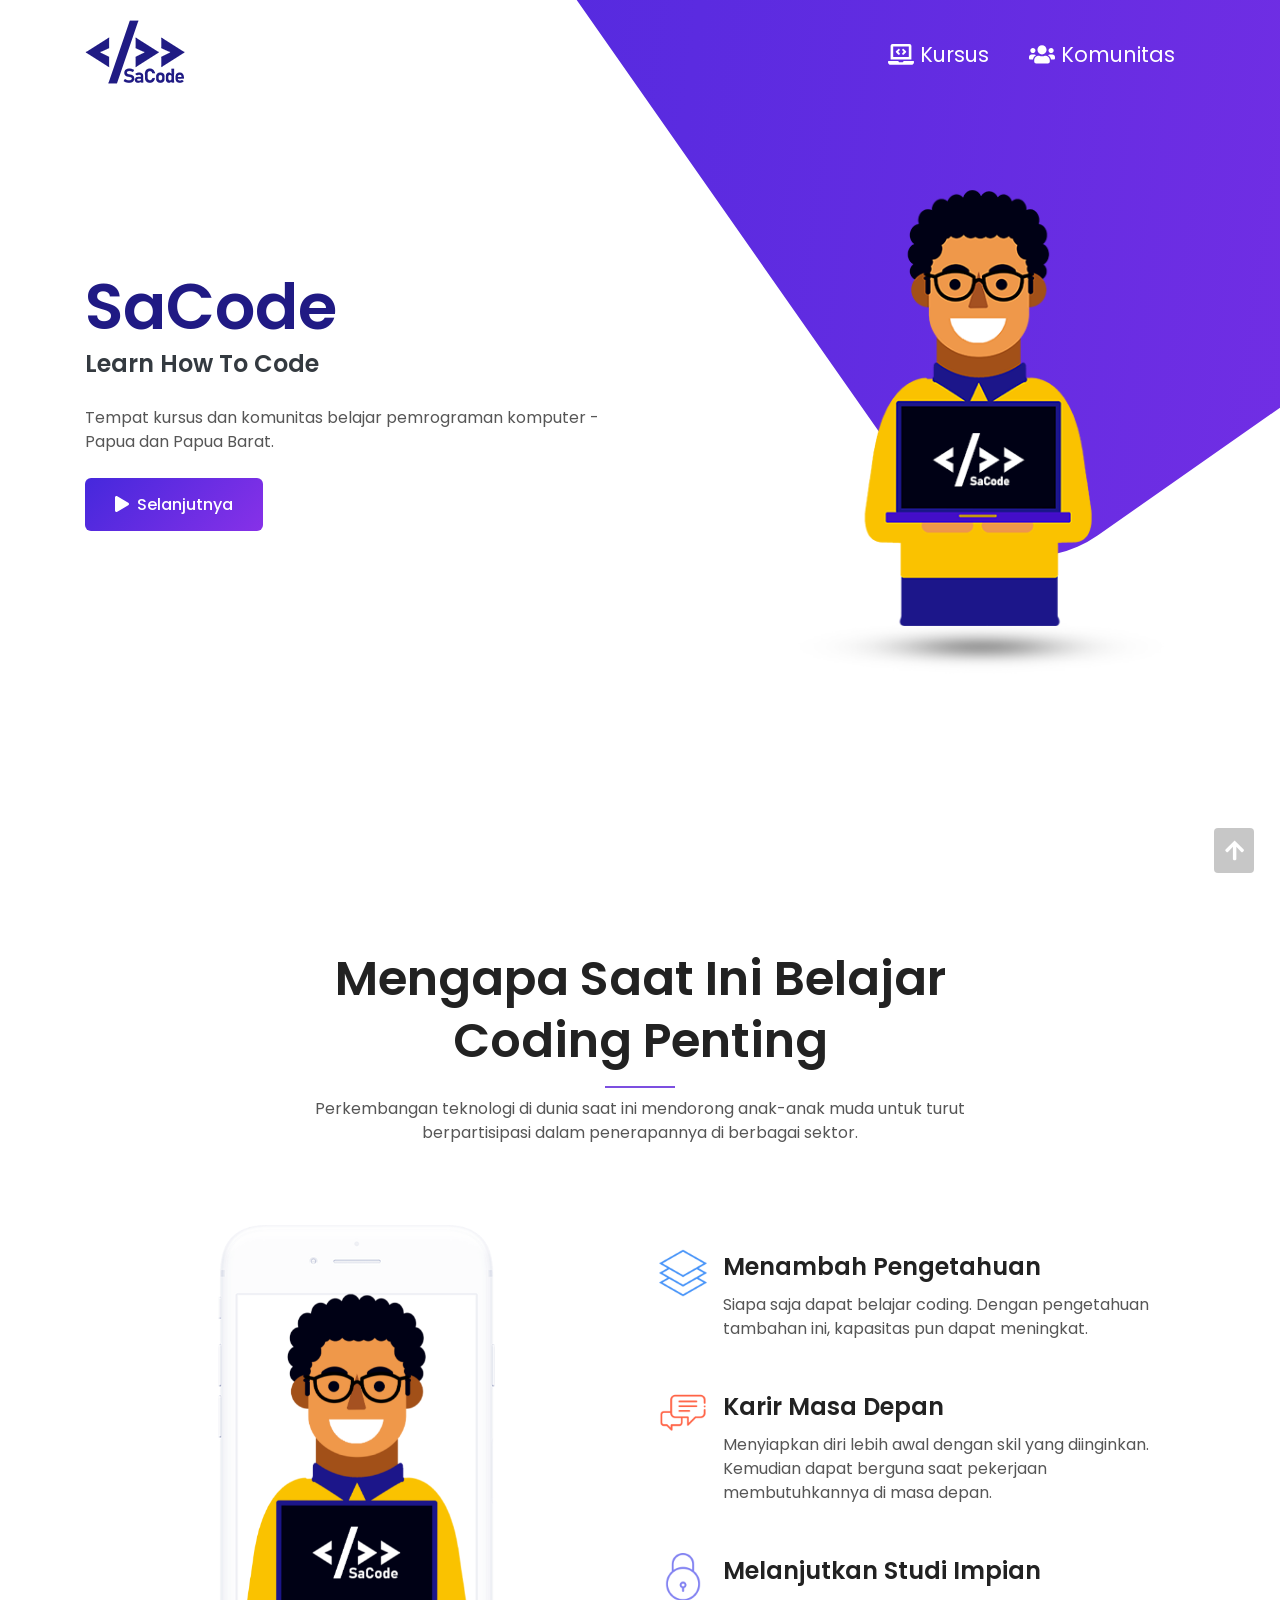
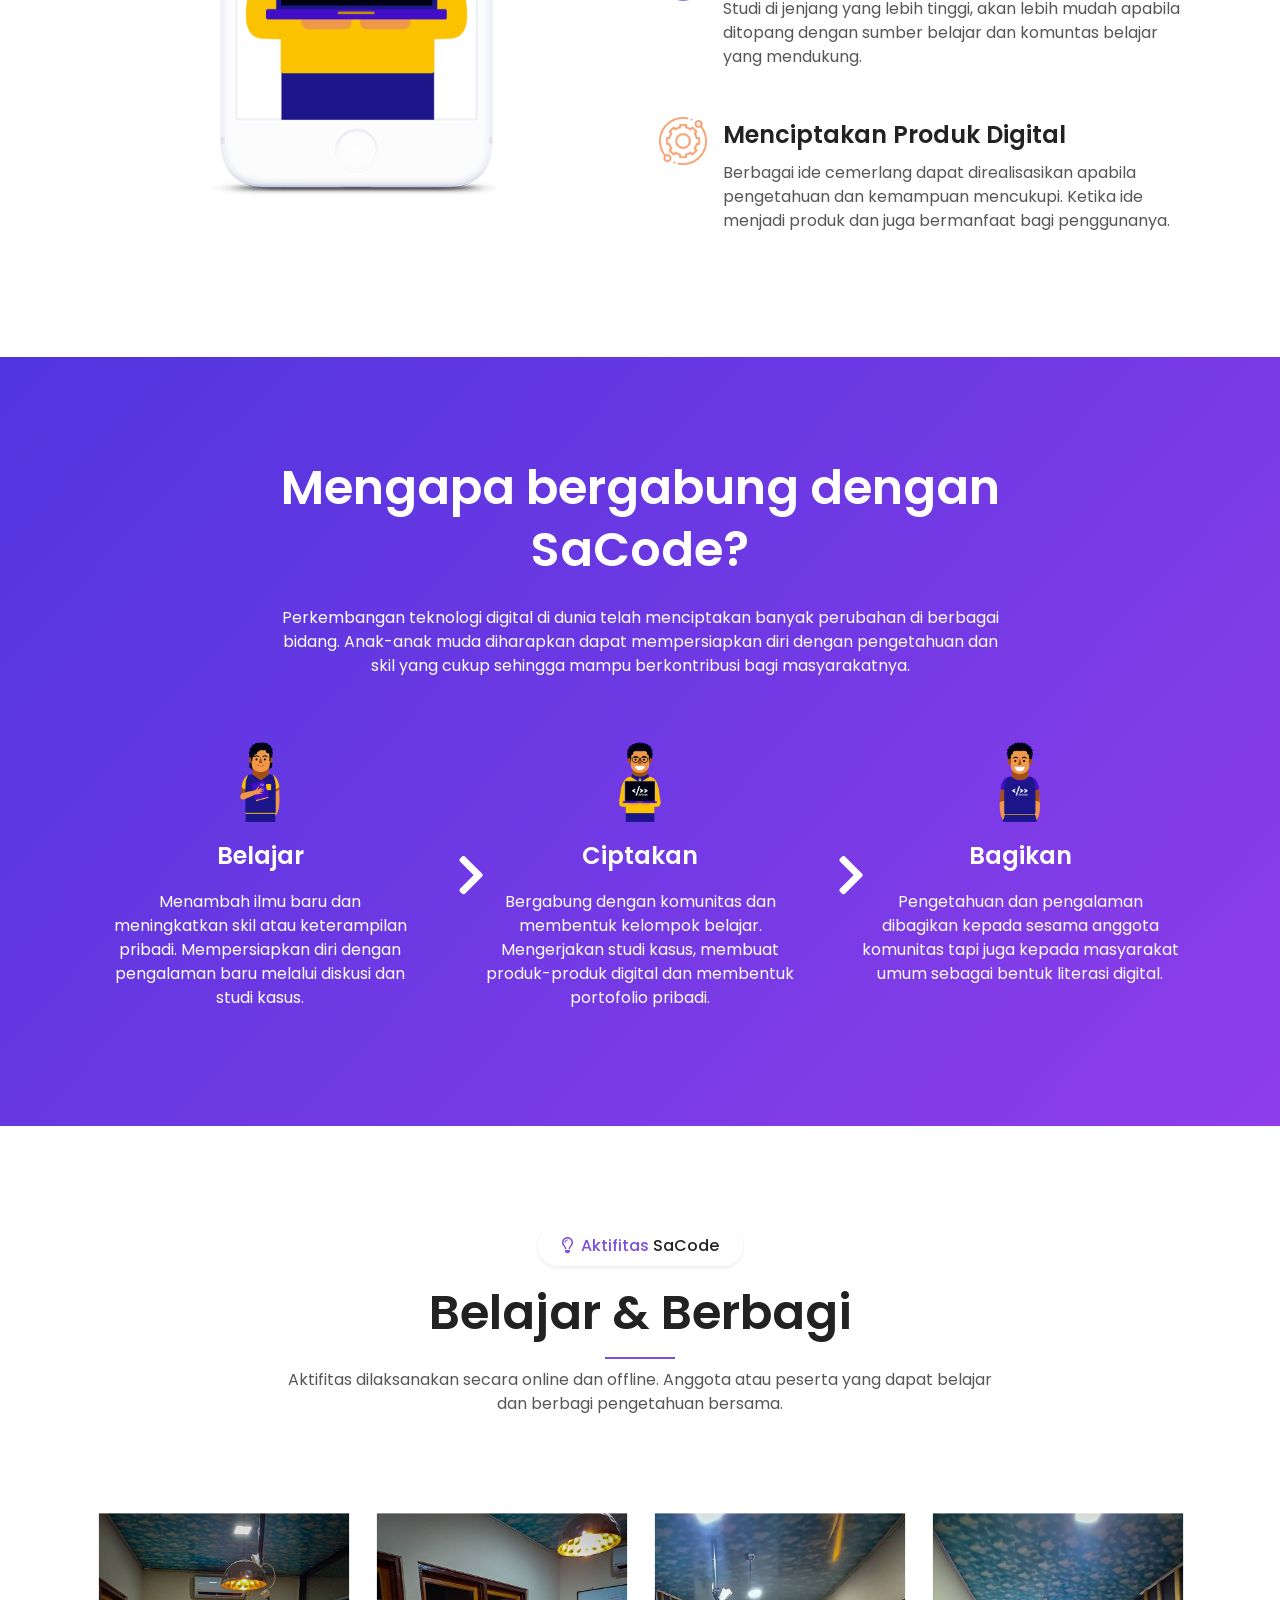
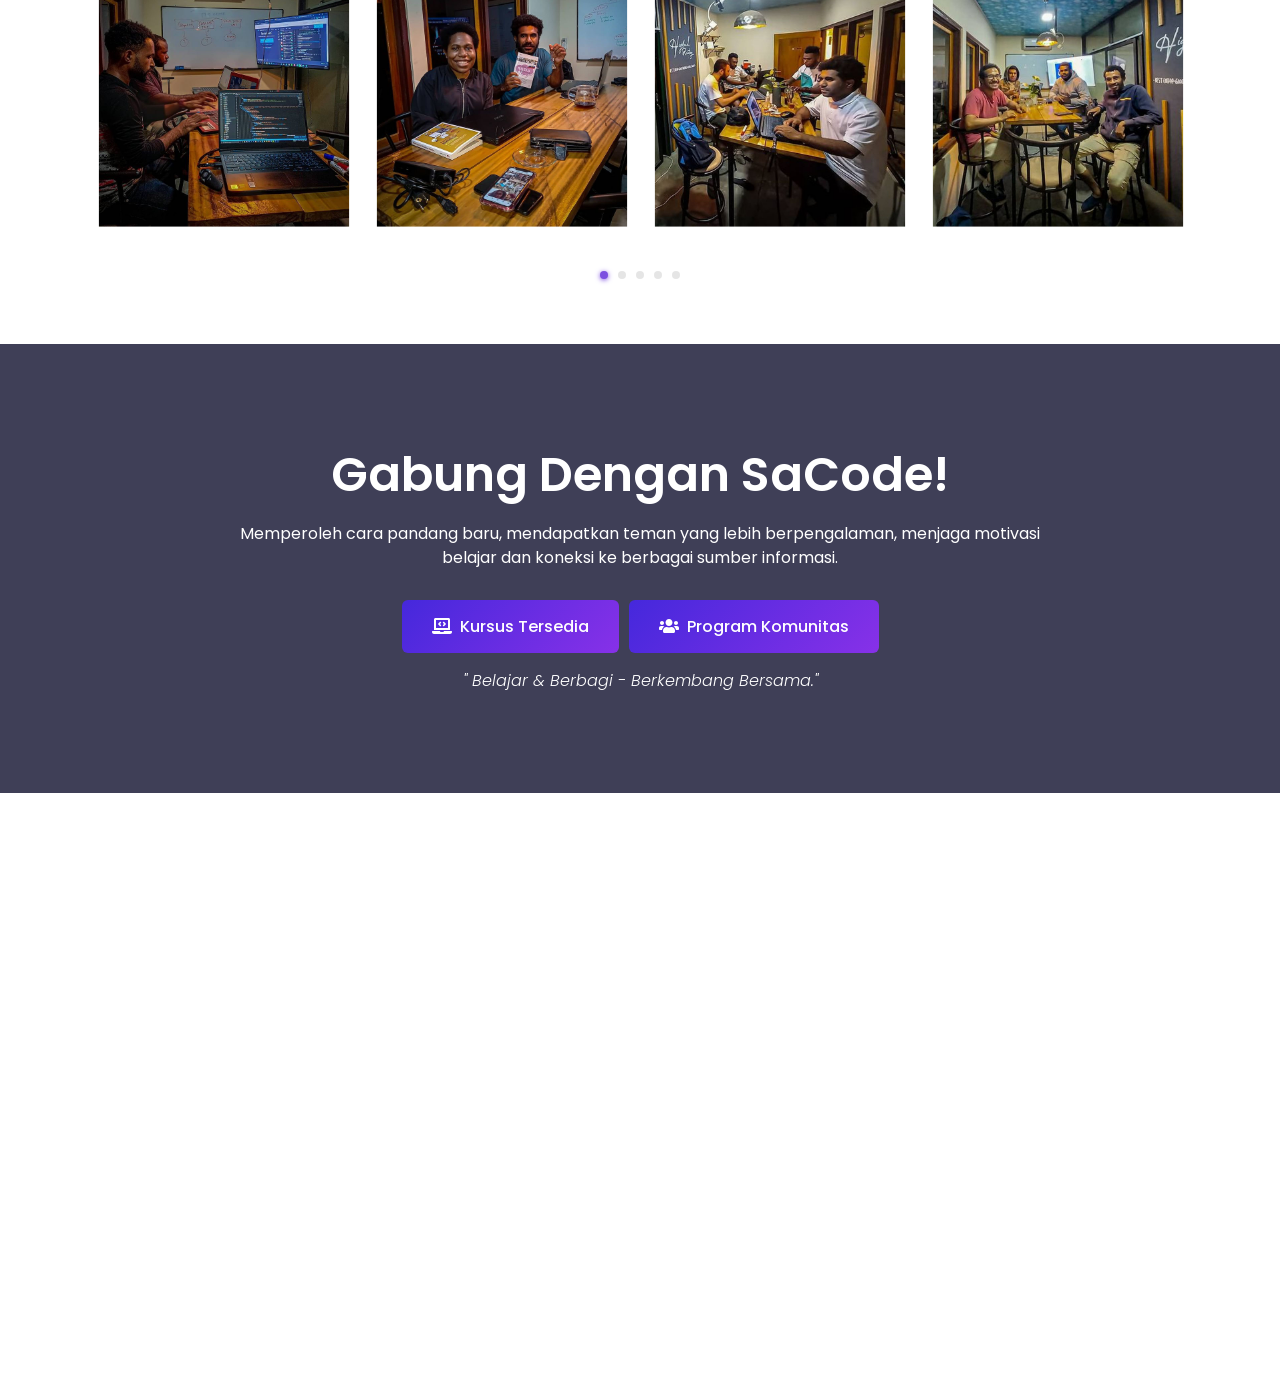
==== commit 88ad1da0: "Merge pull request #2 from sacode-papua/development add meta image" ====
--- a/index.html
+++ b/index.html
@@ -17,6 +17,7 @@
         Papua dan Papua Barat." />
     <meta property="og:url" content="https://sacode.web.id/" />
     <meta property="og:site_name" content="SaCode - Learn How To Code" />
+    <meta property="og:image" content="assets/img/logo/logo-sacode-blue.png" />
 
     <!-- Favicon  -->
     <link rel="icon" href="assets/img/favicon.png">
